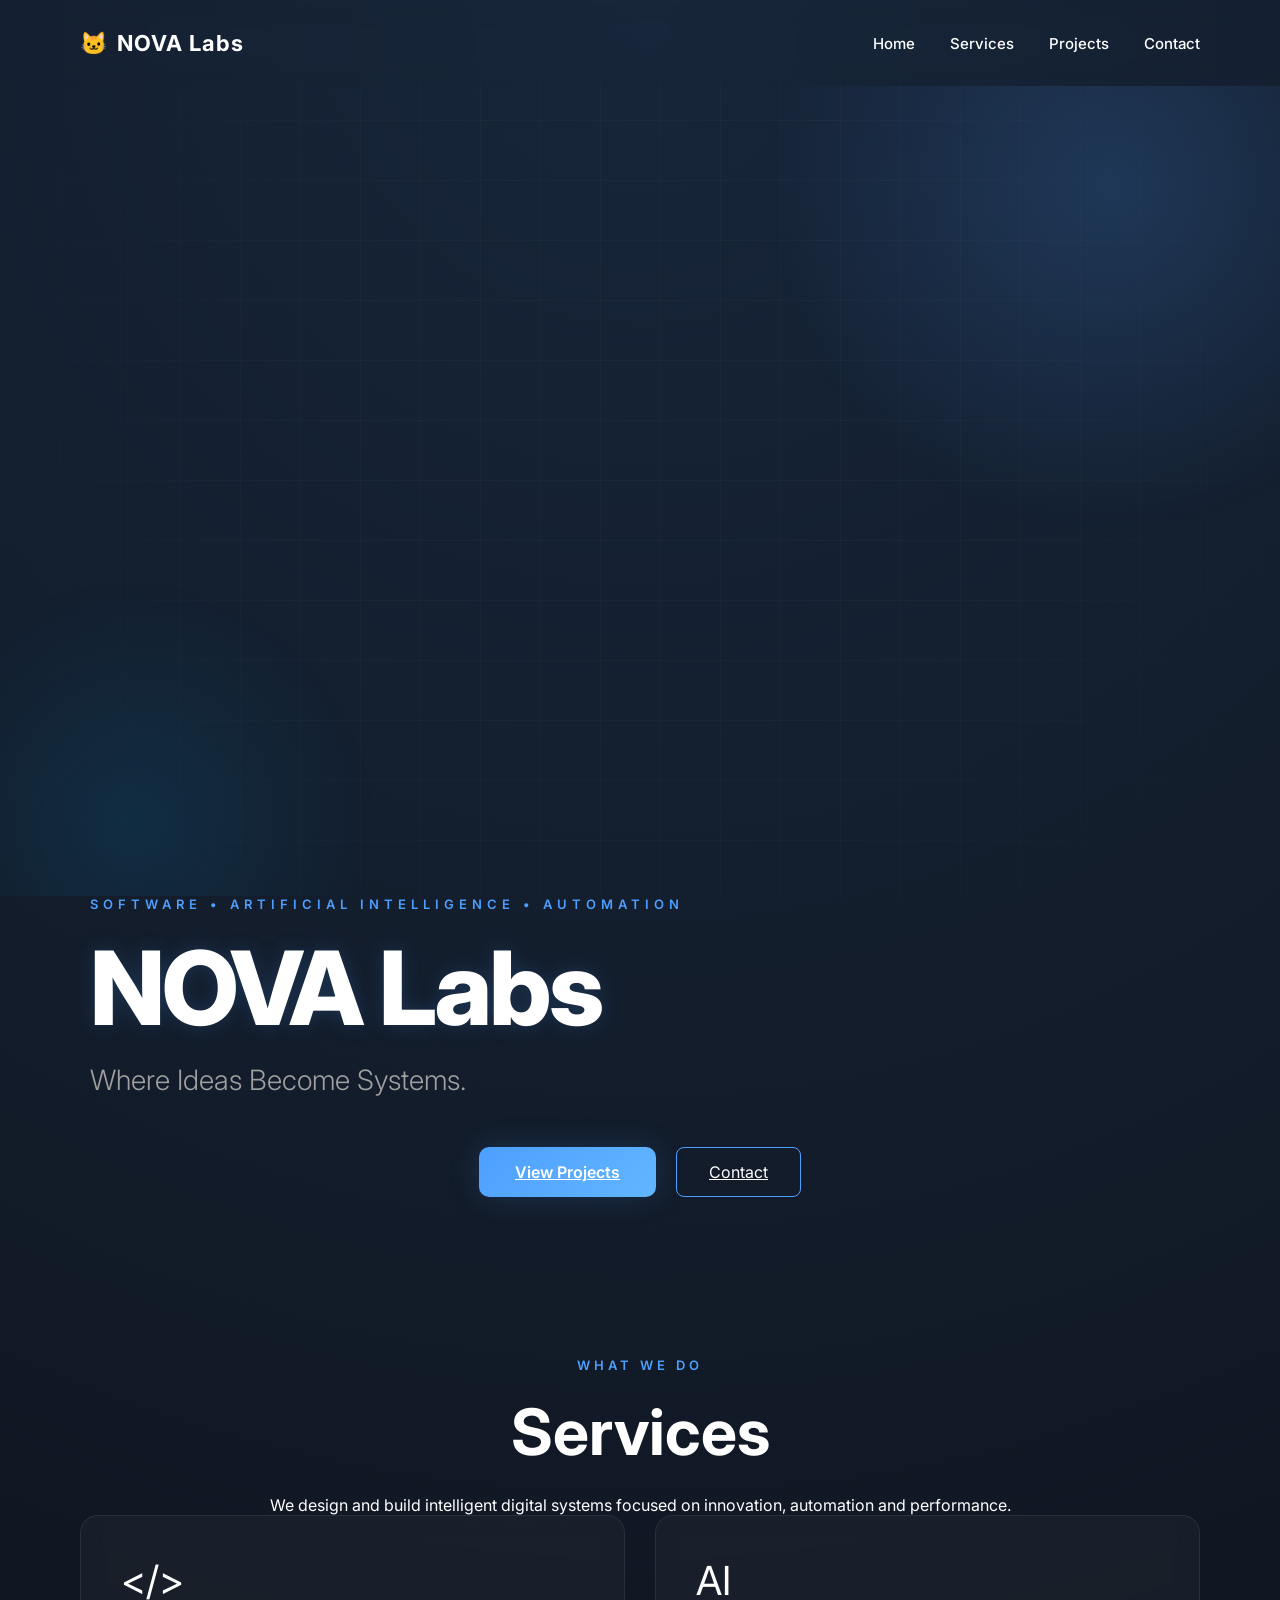
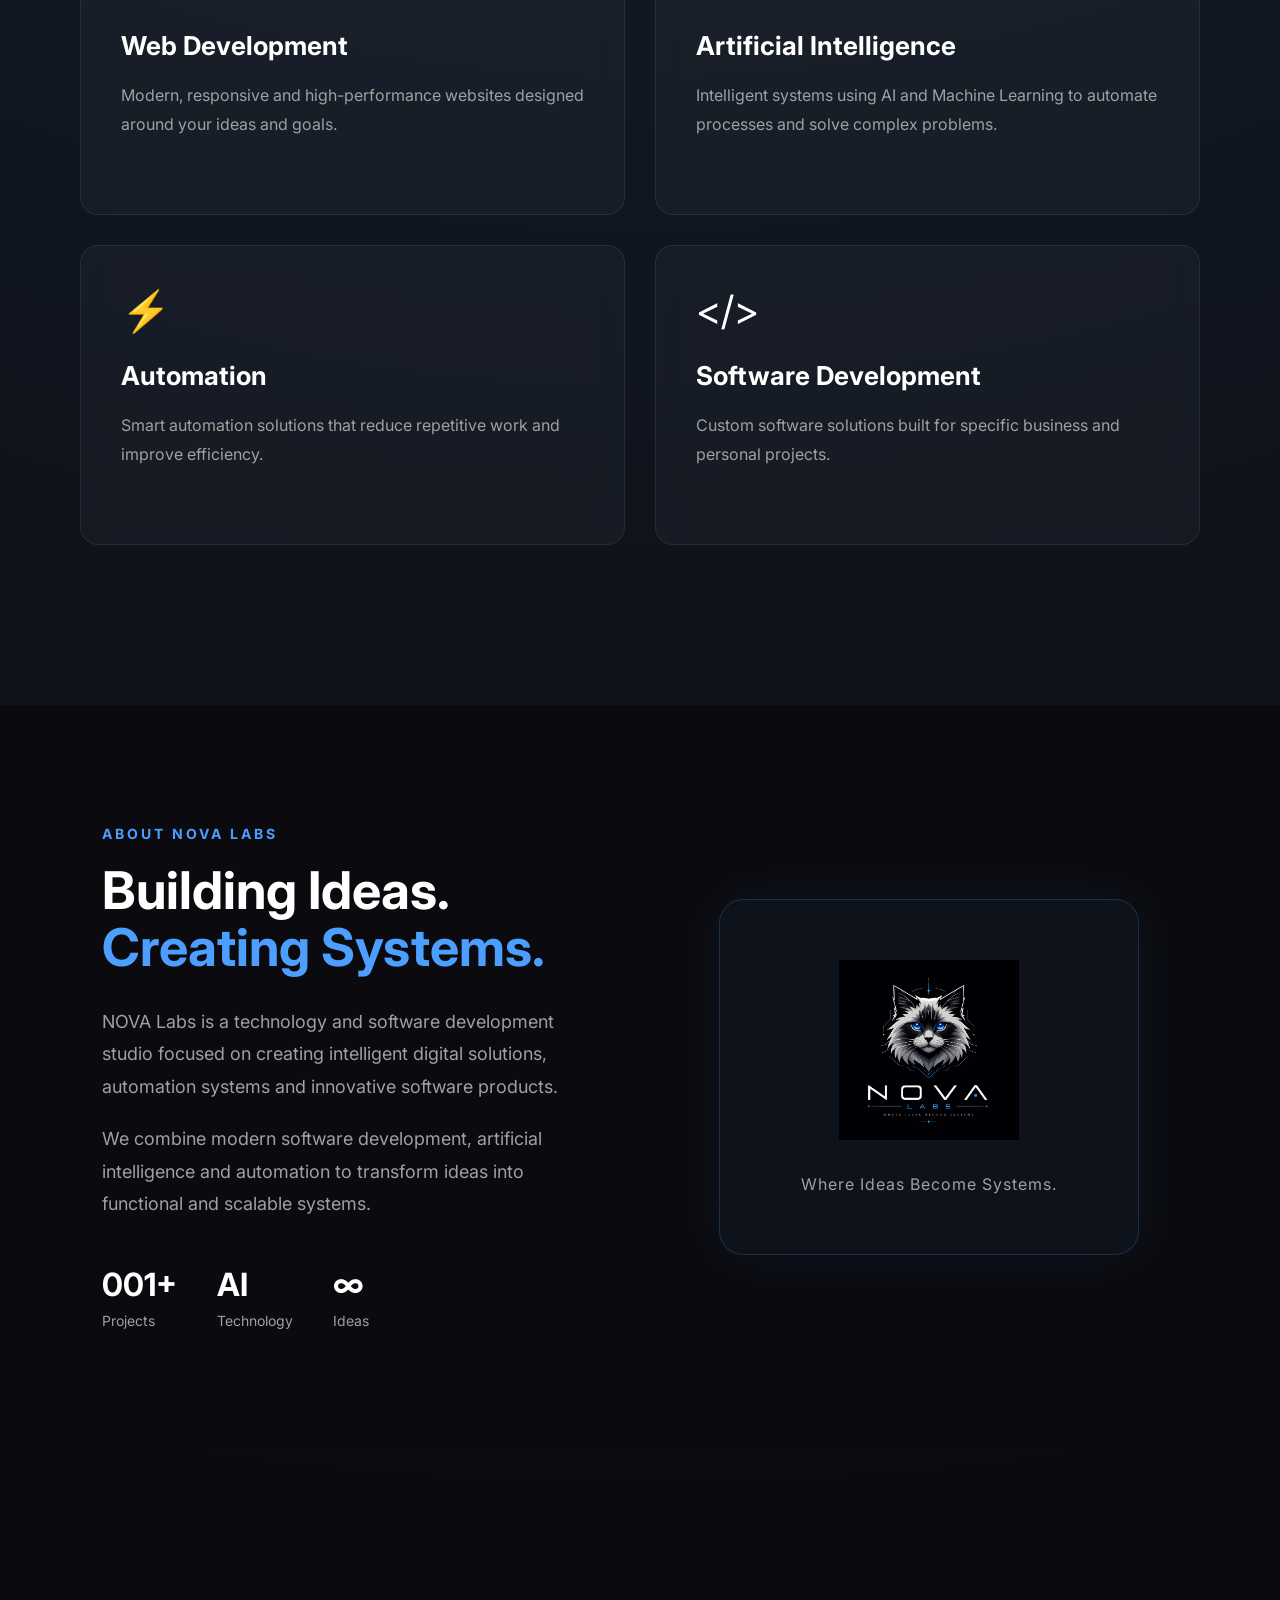
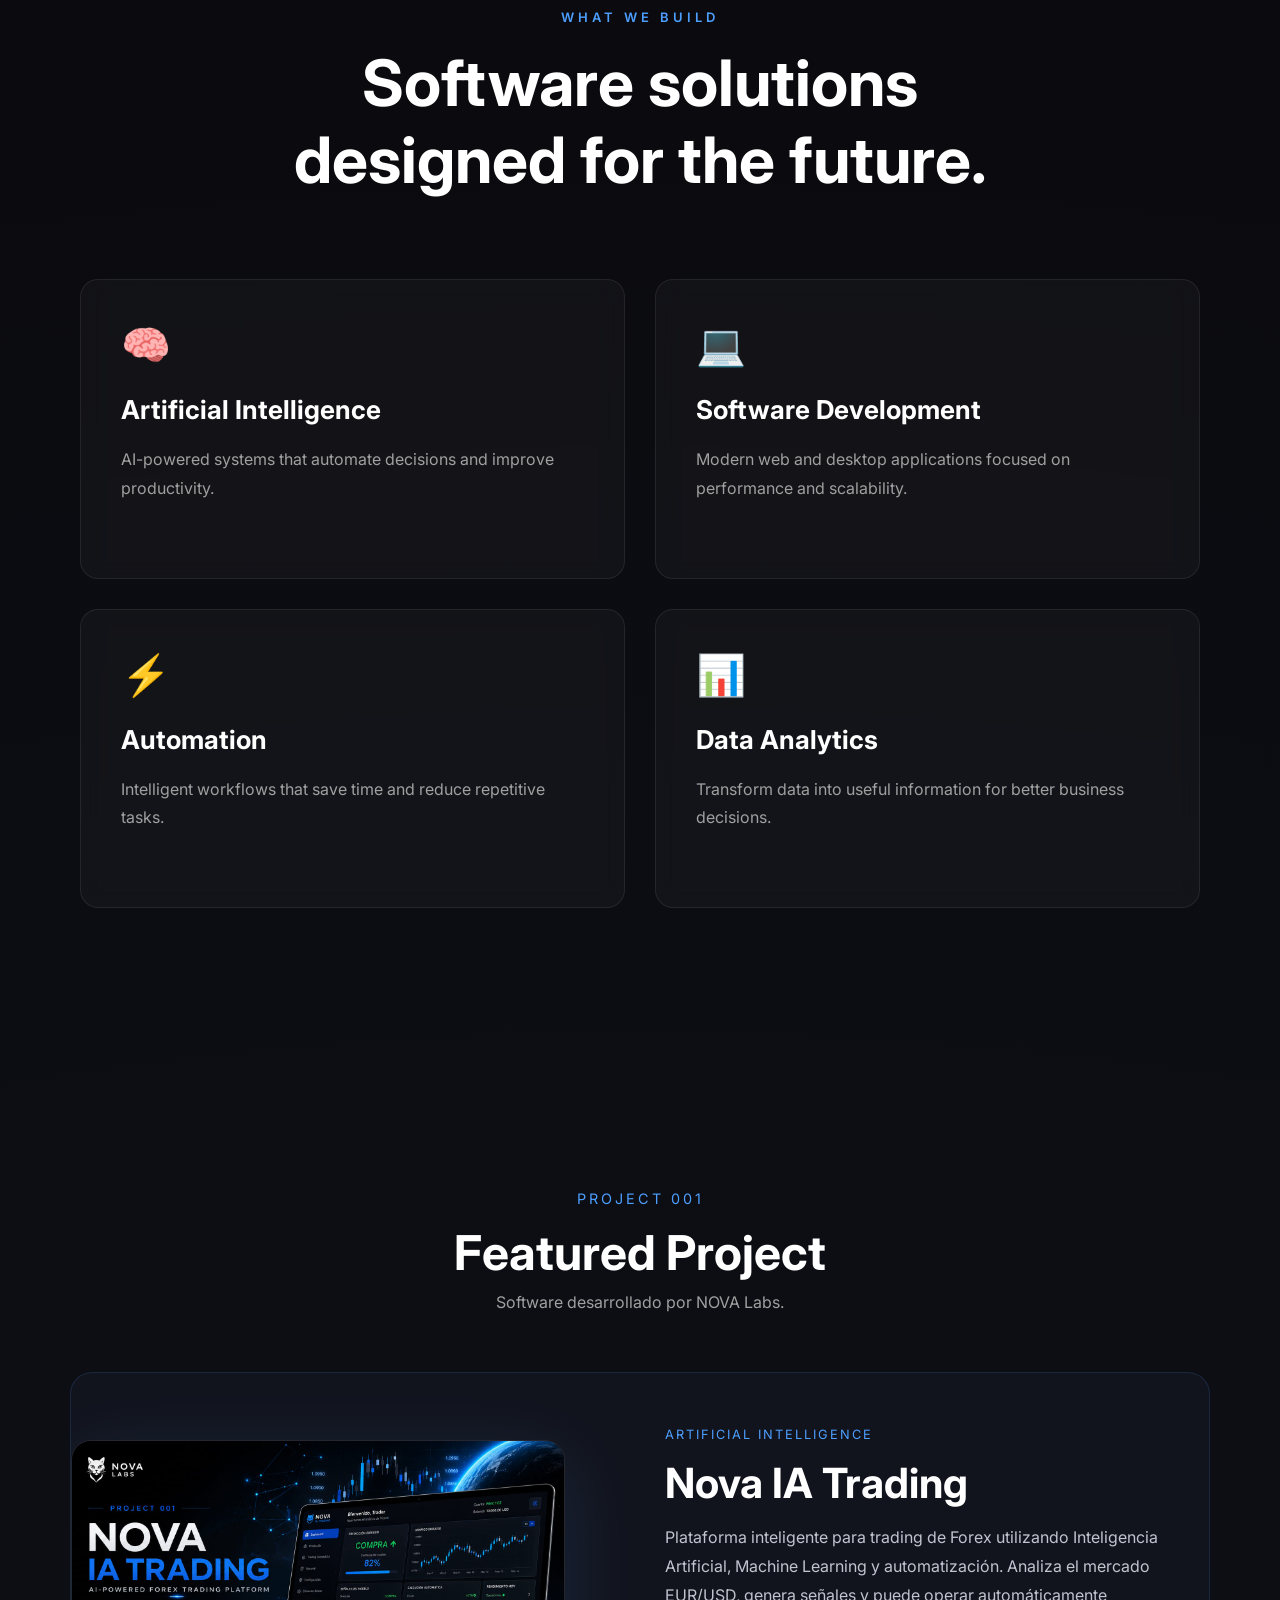
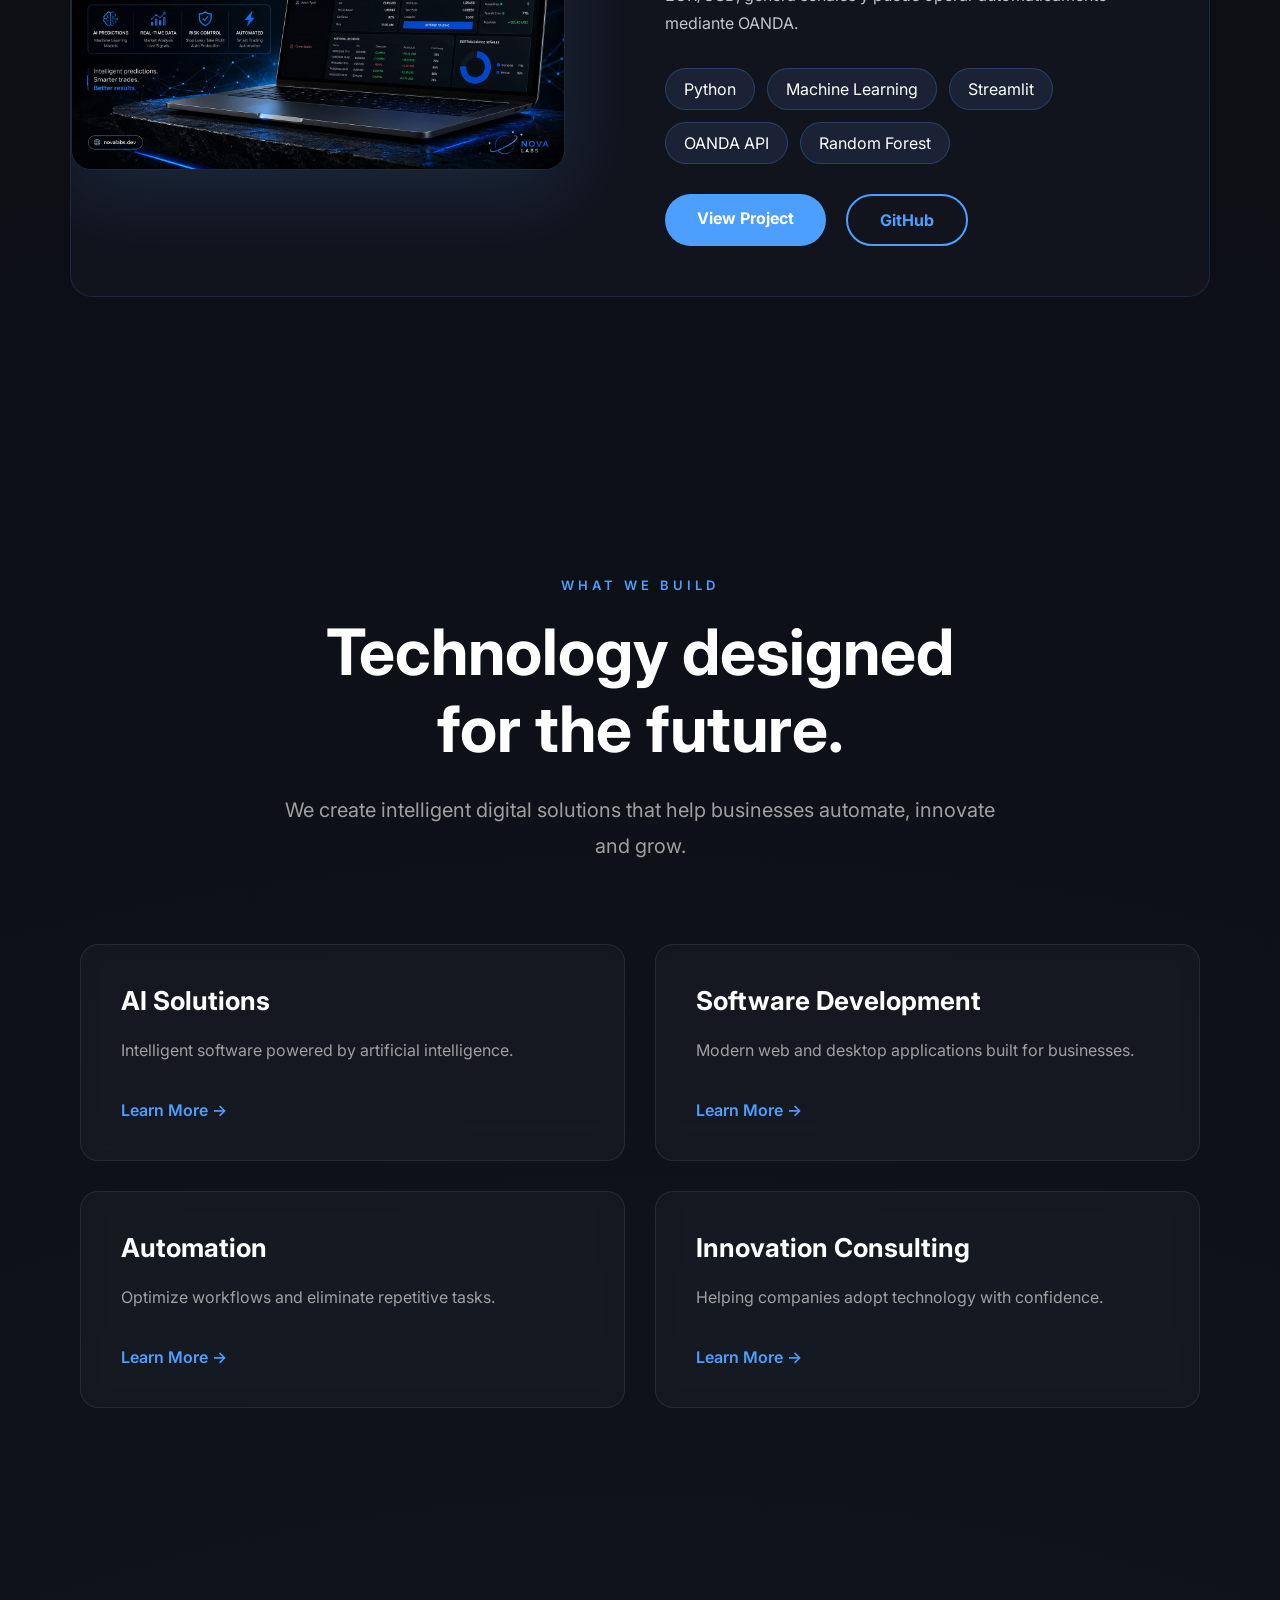
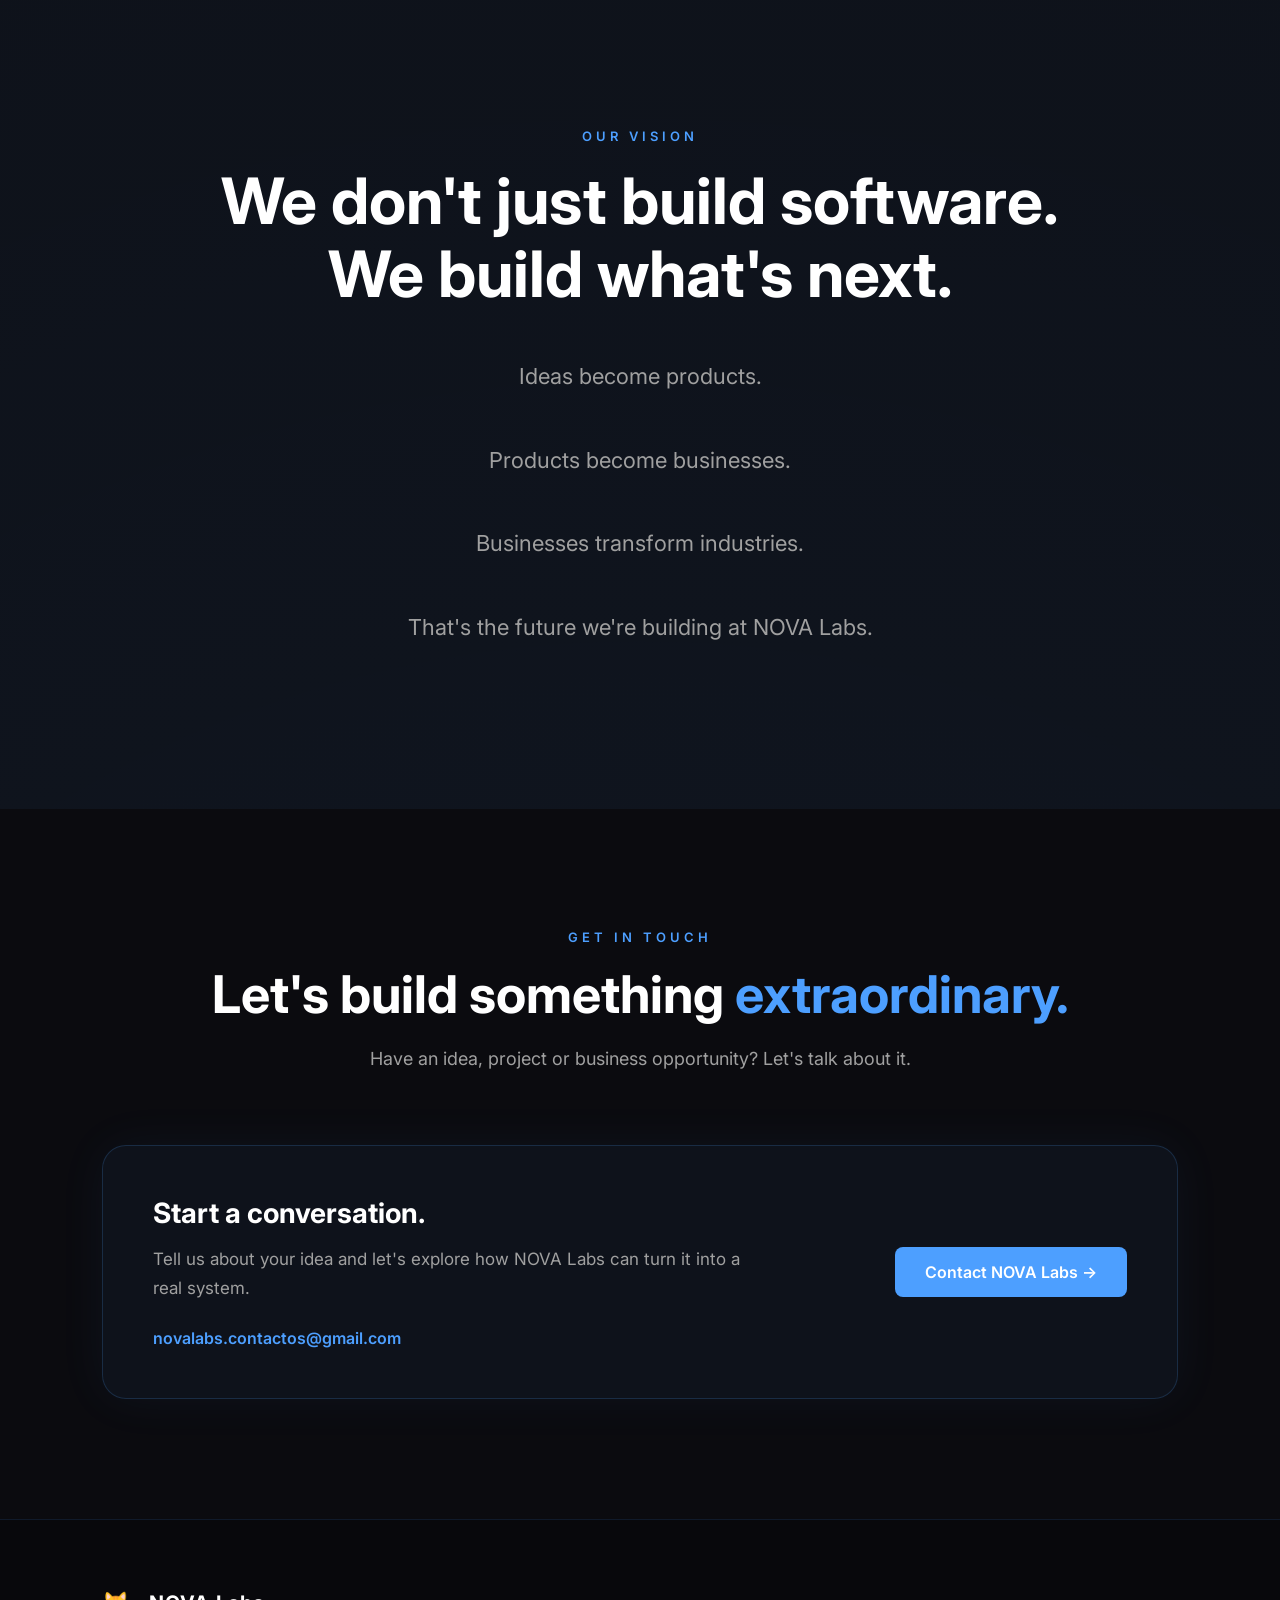
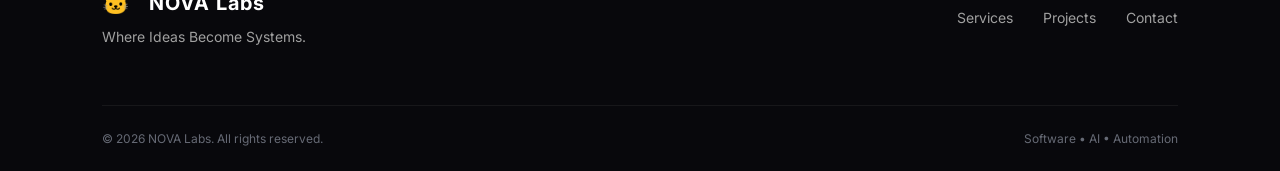
==== index.html @ 51cbdd44 "Initial commit - Nova IA Trading" ====
<!DOCTYPE html>
<html lang="en">

<head>

    <meta charset="UTF-8">
    <meta name="viewport" content="width=device-width, initial-scale=1.0">

    <!-- Google Fonts -->
    <link rel="preconnect" href="https://fonts.googleapis.com">
    <link rel="preconnect" href="https://fonts.gstatic.com" crossorigin>

    <link href="https://fonts.googleapis.com/css2?family=Inter:wght@100;200;300;400;500;600;700;800&display=swap" rel="stylesheet">

    <!-- Website Title -->
    <title>NOVA Labs</title>

    <!-- CSS -->
    <link rel="stylesheet" href="styles.css">

</head>

<body>

<div class="background-grid"></div>

    <main>

        <!-- ==========================
             Navbar
        =========================== -->

        <nav class="navbar">

            <div class="nav-logo">

                <span class="logo-icon">🐱</span>

                <span class="logo-text">NOVA Labs</span>

            </div>

            <ul class="nav-links">

                <li><a href="#home">Home</a></li>

                <li><a href="#services">Services</a></li>

                <li><a href="#projects">Projects</a></li>

                <li><a href="#contact">Contact</a></li>

            </ul>

        </nav>

        <!-- ==========================
             Hero Section
        =========================== -->

        <section class="hero" id="home"></section>

            <div class="hero-container">

                <p class="hero-tag">
                    SOFTWARE • ARTIFICIAL INTELLIGENCE • AUTOMATION
                </p>

                <h1 class="hero-title">
                    NOVA Labs
                </h1>

                <p class="hero-subtitle">
                    Where Ideas Become Systems.
                </p>

                <div class="hero-buttons">

    <a href="#projects" class="primary-button">
        View Projects
    </a>

    <a href="#contact" class="secondary-button">
        Contact
    </a>

</div>

            </div>

        </section>

        <!-- =========================
     SERVICES SECTION
========================= -->

<section class="services" id="services">

    <div class="services-container">

        <p class="section-tag">
            WHAT WE DO
        </p>

        <h2 class="section-title">
            Services
        </h2>

        <p class="section-subtitle">
            We design and build intelligent digital systems
            focused on innovation, automation and performance.
        </p>

        <div class="services-grid">

            <div class="service-card">

                <div class="service-icon">
                    &lt;/&gt;
                </div>

                <h3>
                    Web Development
                </h3>

                <p>
                    Modern, responsive and high-performance
                    websites designed around your ideas and goals.
                </p>

            </div>


            <div class="service-card">

                <div class="service-icon">
                    AI
                </div>

                <h3>
                    Artificial Intelligence
                </h3>

                <p>
                    Intelligent systems using AI and Machine Learning
                    to automate processes and solve complex problems.
                </p>

            </div>


            <div class="service-card">

                <div class="service-icon">
                    ⚡
                </div>

                <h3>
                    Automation
                </h3>

                <p>
                    Smart automation solutions that reduce repetitive
                    work and improve efficiency.
                </p>

            </div>


            <div class="service-card">

                <div class="service-icon">
                    &lt;/&gt;
                </div>

                <h3>
                    Software Development
                </h3>

                <p>
                    Custom software solutions built for specific
                    business and personal projects.
                </p>

            </div>

        </div>

    </div>

</section>

        <!-- ==========================
             About Section
        =========================== -->

<section class="about" id="about">

    <div class="about-container">

        <!-- About Content -->
        <div class="about-content">

            <p class="about-tag">
                ABOUT NOVA LABS
            </p>

            <h2 class="about-title">
                Building Ideas.
                <span>Creating Systems.</span>
            </h2>

            <p class="about-text">
                NOVA Labs is a technology and software development
                studio focused on creating intelligent digital
                solutions, automation systems and innovative
                software products.
            </p>

            <p class="about-text">
                We combine modern software development, artificial
                intelligence and automation to transform ideas into
                functional and scalable systems.
            </p>

            <div class="about-stats">

                <div class="about-stat">
                    <strong>001+</strong>
                    <span>Projects</span>
                </div>

                <div class="about-stat">
                    <strong>AI</strong>
                    <span>Technology</span>
                </div>

                <div class="about-stat">
                    <strong>∞</strong>
                    <span>Ideas</span>
                </div>

            </div>

        </div>


        <!-- About Visual -->
        <div class="about-visual">

            <div class="about-card">

                <img
                    src="assets/logos/nova-labs-logo.png"
                    alt="NOVA Labs Logo"
                >

                <p>
                    Where Ideas Become Systems.
                </p>

            </div>

        </div>

    </div>

</section>

        <!-- ==========================
     Services
========================== -->

<section class="services">

    <div class="services-title">

        <p class="section-tag">
            WHAT WE BUILD
        </p>

        <h2>
            Software solutions designed for the future.
        </h2>

    </div>

    <div class="services-grid">

        <div class="service-card">

            <div class="service-icon">🧠</div>

            <h3>Artificial Intelligence</h3>

            <p>
                AI-powered systems that automate decisions and improve productivity.
            </p>

        </div>

        <div class="service-card">

            <div class="service-icon">💻</div>

            <h3>Software Development</h3>

            <p>
                Modern web and desktop applications focused on performance and scalability.
            </p>

        </div>

        <div class="service-card">

            <div class="service-icon">⚡</div>

            <h3>Automation</h3>

            <p>
                Intelligent workflows that save time and reduce repetitive tasks.
            </p>

        </div>

        <div class="service-card">

            <div class="service-icon">📊</div>

            <h3>Data Analytics</h3>

            <p>
                Transform data into useful information for better business decisions.
            </p>

        </div>

    </div>

</section>

       <!-- ==========================
     Our Vision
========================== -->

<!-- ==========================
     Services
========================== -->

<!-- ==========================
     Mission 001
========================== -->

<section class="projects" id="projects">

    <div class="section-title">
        <span>PROJECT 001</span>
        <h2>Featured Project</h2>
        <p>Software desarrollado por NOVA Labs.</p>
    </div>

    <div class="project-card">

        <div class="project-image">
            <img src="assets/projects/nova-ia-trading/cover.png"
                 alt="Nova IA Trading">
        </div>

        <div class="project-content">

            <span class="project-tag">
                Artificial Intelligence
            </span>

            <h3>Nova IA Trading</h3>

            <p>
                Plataforma inteligente para trading de Forex utilizando
                Inteligencia Artificial, Machine Learning y automatización.
                Analiza el mercado EUR/USD, genera señales y puede operar
                automáticamente mediante OANDA.
            </p>

            <div class="tech-stack">

                <span>Python</span>
                <span>Machine Learning</span>
                <span>Streamlit</span>
                <span>OANDA API</span>
                <span>Random Forest</span>

            </div>

            <div class="project-buttons">

                <a href="nova-ia-trading.html" class="btn-primary">
    View Project
</a>

                <a href="#" class="btn-secondary">
                    GitHub
                </a>

            </div>

        </div>

    </div>

</section>

<section class="services" id="services">

    <div class="services-container">

        <p class="section-tag">
            WHAT WE BUILD
        </p>

        <h2>
            Technology designed
            <br>
            for the future.
        </h2>

        <p class="services-description">

            We create intelligent digital solutions that help
            businesses automate, innovate and grow.

        </p>

        <div class="services-grid">

            <div class="service-card">

                <h3>AI Solutions</h3>

                <p>
                    Intelligent software powered by artificial intelligence.
                </p>

                <span>Learn More →</span>

            </div>

            <div class="service-card">

                <h3>Software Development</h3>

                <p>
                    Modern web and desktop applications built for businesses.
                </p>

                <span>Learn More →</span>

            </div>

            <div class="service-card">

                <h3>Automation</h3>

                <p>
                    Optimize workflows and eliminate repetitive tasks.
                </p>

                <span>Learn More →</span>

            </div>

            <div class="service-card">

                <h3>Innovation Consulting</h3>

                <p>
                    Helping companies adopt technology with confidence.
                </p>

                <span>Learn More →</span>

            </div>

        </div>

    </div>

</section>

<section class="vision">

    <div class="vision-container">

        <p class="section-tag">
            OUR VISION
        </p>

        <h2>
            We don't just build software.
            <br>
            We build what's next.
        </h2>

        <p class="vision-text">

            Ideas become products.

            <br><br>

            Products become businesses.

            <br><br>

            Businesses transform industries.

            <br><br>

            That's the future we're building at NOVA Labs.

        </p>

    </div>

</section>

<!-- =========================
     Contact Section
========================= -->

<section class="contact" id="contact">

    <div class="contact-container">

        <div class="contact-header">

            <p class="section-tag">
                GET IN TOUCH
            </p>

            <h2>
                Let's build something
                <span>extraordinary.</span>
            </h2>

            <p>
                Have an idea, project or business opportunity?
                Let's talk about it.
            </p>

        </div>

        <div class="contact-content">

            <div class="contact-info">

                <h3>
                    Start a conversation.
                </h3>

                <p>
                    Tell us about your idea and let's explore
                    how NOVA Labs can turn it into a real system.
                </p>

                <a
                    href="mailto:novalabs.contactos@gmail.com"
                    class="contact-email"
                >
                    novalabs.contactos@gmail.com
                </a>

            </div>

            <div class="contact-action">

                <a
                    href="mailto:novalabs.contactos@gmail.com"
                    class="contact-button"
                >
                    Contact NOVA Labs →
                </a>

            </div>

        </div>

    </div>

</section>

<!-- =========================
     Footer
========================= -->

<footer class="footer">

    <div class="footer-container">

        <div class="footer-brand">

            <div class="footer-logo">

                <span class="logo-icon">🐱</span>

                <span class="logo-text">
                    NOVA Labs
                </span>

            </div>

            <p>
                Where Ideas Become Systems.
            </p>

        </div>


        <div class="footer-links">

            <a href="#services">
                Services
            </a>

            <a href="#projects">
                Projects
            </a>

            <a href="#contact">
                Contact
            </a>

        </div>

    </div>


    <div class="footer-bottom">

        <p>
            © 2026 NOVA Labs. All rights reserved.
        </p>

        <p>
            Software • AI • Automation
        </p>

    </div>

</footer>

    </main>

    <!-- JavaScript -->
    <script src="script.js"></script>

</body>

</html>
---- styles.css ----
/* ==========================
   NOVA Labs
   Global Styles
========================== */

:root {


    --nova-black: #0B0B0F;
    --nova-blue: #4D9FFF;
    --nova-white: #FFFFFF;
    --nova-gray: #A0A0A0;

}

* {

    margin: 0;
    padding: 0;
    box-sizing: border-box;

}

/* ==========================
   Body
========================== */

body {

    background:

        radial-gradient(
            circle at top,
            rgba(77,159,255,0.18),
            transparent 38%
        ),

        radial-gradient(
            circle at bottom,
            rgba(77,159,255,0.08),
            transparent 60%
        ),

        var(--nova-black);

    color: var(--nova-white);

    font-family: "Inter", sans-serif;

    min-height: 100vh;

}

/* ==========================
   Navbar
========================== */

.navbar {

    width: 100%;

    max-width: 1200px;

    margin: 0 auto;

    padding: 30px 40px;

    display: flex;

    justify-content: space-between;

    align-items: center;

    position: sticky;

    top: 0;

    z-index: 100;

    backdrop-filter: blur(10px);

}

.logo img {
    width: 50px;
    height: 50px;
    object-fit: contain;
    display: block;
}

.navbar ul {
    list-style: none;
    display: flex;
    align-items: center;
    gap: 35px;
    margin: 0;
    padding: 0;
}

.navbar ul li {
    margin: 0;
    padding: 0;
}

.navbar ul li a {
    color: #ffffff;
    text-decoration: none;
    font-size: 15px;
    font-weight: 500;
    transition: color 0.3s ease;
}

.navbar ul li a:hover {
    color: #4d9fff;
}

.nav-logo {

    display: flex;

    align-items: center;

    font-size: 22px;

    font-weight: 700;

}

.logo-icon {

    margin-right: 10px;

    font-size: 22px;

    color: var(--nova-blue);

}

.logo-text {

    font-weight: 700;

    letter-spacing: 1px;

}

.nav-links {

    display: flex;

    gap: 30px;

    list-style: none;

}

.nav-links a {

    color: var(--nova-white);

    text-decoration: none;

    font-size: 15px;

    font-weight: 500;

    position: relative;

    transition: 0.3s;

}

.nav-links a:hover {

    color: var(--nova-blue);

}

.nav-links a::after {

    content: "";

    position: absolute;

    left: 0;

    bottom: -6px;

    width: 0;

    height: 2px;

    background-color: var(--nova-blue);

    transition: 0.3s;

}

.nav-links a:hover::after {

    width: 100%;

}

/* ==========================
   Hero Section
========================== */

.hero {

position: relative;
overflow: hidden;

    min-height: calc(100vh - 90px);

    display: flex;

    justify-content: center;

    align-items: center;

    text-align: center;

    animation: fadeIn 1.2s ease;

}

.hero-container {

    width: 100%;

    max-width: 1100px;

    margin: 0 auto;

}

.hero-tag {

    color: var(--nova-blue);

    font-size: 13px;

    font-weight: 600;

    letter-spacing: 5px;

    margin-bottom: 25px;

}

.hero-title {

    font-size: clamp(64px, 8vw, 110px);

    font-weight: 800;

    line-height: 1;

    margin-bottom: 24px;

    letter-spacing: -3px;

    text-shadow:

        0 0 20px rgba(77,159,255,0.18);

}

.hero-subtitle {

    color: var(--nova-gray);

    font-size: 28px;

    font-weight: 300;

    margin-bottom: 50px;

}

.hero-buttons {

    display: flex;

    justify-content: center;

    gap: 20px;

}

/* =========================
   About Section
========================= */

.about {
    padding: 120px 8%;
    background: var(--nova-black);
}

.about-container {
    max-width: 1200px;
    margin: 0 auto;

    display: grid;
    grid-template-columns: 1fr 1fr;
    gap: 80px;

    align-items: center;
}

.about-content {
    text-align: left;
}

.about-tag {
    color: var(--nova-blue);

    font-size: 14px;
    font-weight: 700;

    letter-spacing: 3px;
    text-transform: uppercase;

    margin-bottom: 20px;
}

.about-title {
    color: var(--nova-white);

    font-size: 52px;
    line-height: 1.1;

    margin-bottom: 30px;
}

.about-title span {
    display: block;

    color: var(--nova-blue);
}

.about-text {
    color: var(--nova-gray);

    font-size: 18px;
    line-height: 1.8;

    margin-bottom: 20px;

    max-width: 600px;
}

.about-stats {
    display: flex;
    gap: 40px;

    margin-top: 45px;
}

.about-stat {
    display: flex;
    flex-direction: column;

    gap: 8px;
}

.about-stat strong {
    color: var(--nova-white);

    font-size: 32px;
}

.about-stat span {
    color: var(--nova-gray);

    font-size: 14px;
}

.about-visual {
    display: flex;

    justify-content: center;
    align-items: center;
}

.about-card {
    width: 100%;
    max-width: 420px;

    padding: 60px 40px;

    background: rgba(77, 159, 255, 0.05);

    border: 1px solid rgba(77, 159, 255, 0.2);

    border-radius: 24px;

    text-align: center;

    box-shadow:
        0 0 60px rgba(77, 159, 255, 0.08);
}

.about-card img {
    width: 180px;
    max-width: 100%;

    margin-bottom: 30px;
}

.about-card p {
    color: var(--nova-gray);

    font-size: 16px;

    letter-spacing: 1px;
}

/* ==========================
   Buttons
========================== */

.primary-button {

    background: linear-gradient(
        135deg,
        #4D9FFF,
        #62B6FF
    );

    color: white;

    border: none;

    padding: 15px 36px;

    border-radius: 10px;

    font-size: 16px;

    font-weight: 600;

    cursor: pointer;

    transition: .3s;

    box-shadow:

        0 0 30px rgba(77,159,255,.18);

}

.primary-button:hover {

    transform: translateY(-4px);

    box-shadow:

        0 10px 35px rgba(77,159,255,.35);

}

.secondary-button {

    background: transparent;

    color: var(--nova-white);

    border: 1px solid var(--nova-blue);

    padding: 14px 32px;

    border-radius: 8px;

    font-family: "Inter", sans-serif;

    font-size: 16px;

    cursor: pointer;

    transition: 0.3s;

}

.secondary-button:hover {

    background-color: var(--nova-blue);

}

/* ==========================
   About Section
========================== */

/* ==========================
   Vision
========================== */

.vision {

    padding: 160px 40px;

}

.vision-container {

    max-width: 900px;

    margin: 0 auto;

    text-align: center;

}

.vision h2 {

    font-size: clamp(42px,5vw,64px);

    line-height: 1.15;

    margin-bottom: 45px;

}

.vision-text {

    font-size: 22px;

    color: var(--nova-gray);

    line-height: 1.9;

    max-width: 720px;

    margin: auto;

}

/* ==========================
   Animations
========================== */

@keyframes fadeIn {

    from {

        opacity: 0;

        transform: translateY(20px);

    }

    to {

        opacity: 1;

        transform: translateY(0);

    }

}

/* ==========================
   Services
========================== */

.services {

    padding: 140px 40px;

    max-width: 1200px;

    margin: 0 auto;

}

.services-title {

    text-align: center;

    margin-bottom: 80px;

}

.section-tag {

    color: var(--nova-blue);

    letter-spacing: 4px;

    font-size: 13px;

    font-weight: 600;

    margin-bottom: 20px;

}

.services-title h2 {

    font-size: 48px;

    max-width: 700px;

    margin: 0 auto;

    line-height: 1.2;

}

.services-grid {

    display: grid;

    grid-template-columns: repeat(2, 1fr);

    gap: 30px;

}

.service-card {

    background: rgba(255,255,255,0.03);

    border: 1px solid rgba(255,255,255,0.08);

    border-radius: 18px;

    padding: 35px;

    transition: 0.3s;

}

.service-card:hover {

    transform: translateY(-8px);

    border-color: var(--nova-blue);

}

.service-icon {

    font-size: 40px;

    margin-bottom: 25px;

}

.service-card h3 {

    margin-bottom: 15px;

    font-size: 24px;

}

.service-card p {

    color: var(--nova-gray);

    line-height: 1.7;

}

/* ==========================
   Premium Background
========================== */

.background-grid {

    position: fixed;

    inset: 0;

    z-index: -1;

    pointer-events: none;

    background-image:

        linear-gradient(
            rgba(255,255,255,0.025) 1px,
            transparent 1px
        ),

        linear-gradient(
            90deg,
            rgba(255,255,255,0.025) 1px,
            transparent 1px
        );

    background-size: 60px 60px;

    mask-image:
        radial-gradient(circle, white 45%, transparent 95%);

}
/* ==========================
   Services
========================== */

.services {

    padding: 160px 40px;

}

.services-container {

    max-width: 1200px;

    margin: auto;

    text-align: center;

}

.services h2 {

    font-size: clamp(42px,5vw,64px);

    margin-bottom: 25px;

}

.services-description {

    color: var(--nova-gray);

    font-size: 20px;

    max-width: 720px;

    margin: auto auto 80px;

    line-height: 1.8;

}

.services-grid {

    display: grid;

    grid-template-columns: repeat(2,1fr);

    gap: 30px;

}

.service-card {

    background: rgba(255,255,255,0.03);

    border: 1px solid rgba(255,255,255,0.08);

    border-radius: 18px;

    padding: 40px;

    text-align: left;

    transition: .35s ease;

    backdrop-filter: blur(10px);

}

.service-card:hover {

    transform: translateY(-8px);

    border-color: var(--nova-blue);

    box-shadow: 0 0 35px rgba(77,159,255,.15);

}

.service-card h3 {

    font-size: 26px;

    margin-bottom: 20px;

}

.service-card p {

    color: var(--nova-gray);

    line-height: 1.8;

    margin-bottom: 35px;

}

.service-card span {

    color: var(--nova-blue);

    font-weight: 600;

}
/* ==========================
   Mission 001
========================== */

.project{

    padding:170px 40px;

}

.project-container{

    max-width:1200px;

    margin:auto;

    text-align:center;

}

.project h2{

    font-size:clamp(46px,5vw,70px);

    margin-bottom:25px;

}

.project-description{

    color:var(--nova-gray);

    max-width:760px;

    margin:0 auto 70px;

    font-size:20px;

    line-height:1.8;

}

.project-image{

    margin-bottom:60px;

}

.project-image img{

    width:100%;

    border-radius:20px;

    border:1px solid rgba(255,255,255,.08);

    box-shadow:

        0 20px 80px rgba(77,159,255,.15);

}

.project-tech{

    display:flex;

    justify-content:center;

    flex-wrap:wrap;

    gap:18px;

    margin-bottom:50px;

}

.project-tech span{

    background:rgba(77,159,255,.08);

    color:var(--nova-blue);

    border:1px solid rgba(77,159,255,.25);

    padding:12px 22px;

    border-radius:999px;

    font-size:15px;

}

/*==========================
        PROJECTS
==========================*/

.projects{

    max-width:1200px;
    margin:120px auto;
    padding:0 30px;

}

.section-title{

    text-align:center;
    margin-bottom:60px;

}

.section-title span{

    color:#4D9FFF;
    letter-spacing:3px;
    font-size:.9rem;

}

.section-title h2{

    font-size:3rem;
    margin-top:15px;

}

.section-title p{

    color:#A0A0A0;
    margin-top:10px;

}

.project-card{

    display:flex;
    align-items:center;
    gap:50px;

    background:#12141D;

    border:1px solid rgba(77,159,255,.15);

    border-radius:22px;

    overflow:hidden;

    transition:.35s;

}

.project-card:hover{

    transform:translateY(-10px);

    box-shadow:0 0 40px rgba(77,159,255,.20);

}

.project-image{

    flex:1;

}

.project-image img{

    width:100%;
    display:block;

}

.project-content{

    flex:1;
    padding:50px;

}

.project-tag{

    color:#4D9FFF;
    text-transform:uppercase;
    font-size:.8rem;
    letter-spacing:2px;

}

.project-content h3{

    font-size:2.6rem;
    margin:15px 0;

}

.project-content p{

    color:#BFC4CF;
    line-height:1.8;

}

.tech-stack{

    display:flex;
    gap:12px;
    flex-wrap:wrap;

    margin:30px 0;

}

.tech-stack span{

    background:#1B2235;

    color:white;

    padding:10px 18px;

    border-radius:50px;

    border:1px solid rgba(77,159,255,.25);

}

.project-buttons{

    display:flex;
    gap:20px;
position: relative;
z-index: 10;

}

.btn-primary,
.btn-secondary{

    padding:14px 32px;

    border-radius:50px;

    text-decoration:none;

    font-weight:bold;

    transition:.3s;

}

.btn-primary{

    background:#4D9FFF;
    color:white;

}

.btn-primary:hover{

    transform:translateY(-3px);

}

.btn-secondary{

    border:2px solid #4D9FFF;
    color:#4D9FFF;

}

.btn-secondary:hover{

    background:#4D9FFF;
    color:white;

}

@media(max-width:900px){

.project-card{

    flex-direction:column;
    transition: all 0.35s ease;
cursor: pointer;
position: relative;
overflow: hidden;
border-radius:20px;

}

.project-content{

    padding:35px;

}

}

/* ===== Premium Hover ===== */

.project-card:hover{
    transform: translateY(-10px);
    box-shadow: 0 25px 60px rgba(77,159,255,.25);
}

.project-card img{
    transition: transform .4s ease;
}

.project-card:hover img{
    transform: scale(1.03);
}

.project-card::before{
    content:"";
    position:absolute;
    inset:0;
    border-radius:20px;
    background:linear-gradient(
        135deg,
        rgba(77,159,255,.15),
        transparent 40%
    );
    opacity:0;
    transition:.4s;
}

.project-card:hover::before{
    opacity:1;
}

/* =========================================
   HERO GLOW
========================================= */

.hero::before{
    content:"";
    position:absolute;
    width:700px;
    height:700px;
    top:-250px;
    right:-180px;
    background:radial-gradient(circle,
        rgba(77,159,255,.18),
        transparent 70%);
    pointer-events:none;
    z-index:0;
}

.hero::after{
    content:"";
    position:absolute;
    width:500px;
    height:500px;
    bottom:-180px;
    left:-120px;
    background:radial-gradient(circle,
        rgba(0,183,255,.10),
        transparent 70%);
    pointer-events:none;
    z-index:0;
}

.hero > *{
    position:relative;
    z-index:1;
}

/* =========================
   Contact Section
========================= */

.contact {
    padding: 120px 8%;
    background: var(--nova-black);
}

.contact-container {
    max-width: 1100px;
    margin: 0 auto;
}

.contact-header {
    text-align: center;
    margin-bottom: 70px;
}

.contact-header h2 {
    color: var(--nova-white);

    font-size: 52px;
    line-height: 1.15;

    margin: 20px 0;
}

.contact-header h2 span {
    color: var(--nova-blue);
}

.contact-header p:last-child {
    color: var(--nova-gray);

    font-size: 18px;
    line-height: 1.7;

    max-width: 650px;

    margin: 0 auto;
}

.contact-content {
    display: flex;

    justify-content: space-between;
    align-items: center;

    gap: 50px;

    padding: 50px;

    background: rgba(77, 159, 255, 0.05);

    border: 1px solid rgba(77, 159, 255, 0.18);

    border-radius: 24px;

    box-shadow:
        0 0 50px rgba(77, 159, 255, 0.06);
}

.contact-info {
    max-width: 600px;
}

.contact-info h3 {
    color: var(--nova-white);

    font-size: 28px;

    margin-bottom: 15px;
}

.contact-info p {
    color: var(--nova-gray);

    font-size: 17px;
    line-height: 1.7;

    margin-bottom: 25px;
}

.contact-email {
    color: var(--nova-blue);

    text-decoration: none;

    font-weight: 600;

    transition: 0.3s;
}

.contact-email:hover {
    color: var(--nova-white);
}

.contact-button {
    display: inline-block;

    padding: 15px 30px;

    background: var(--nova-blue);

    color: var(--nova-white);

    text-decoration: none;

    border-radius: 8px;

    font-weight: 600;

    transition: 0.3s;
}

.contact-button:hover {
    transform: translateY(-3px);

    box-shadow:
        0 10px 30px rgba(77, 159, 255, 0.25);
}

/* =========================
   Contact Responsive
========================= */

@media (max-width: 800px) {

    .contact-content {
        flex-direction: column;

        align-items: flex-start;

        padding: 35px;
    }

    .contact-header h2 {
        font-size: 40px;
    }

}

/* =========================
   Footer
========================= */

.footer {
    padding: 70px 8% 25px;

    background: #08080C;

    border-top: 1px solid rgba(77, 159, 255, 0.12);
}

.footer-container {
    max-width: 1200px;

    margin: 0 auto;

    display: flex;

    justify-content: space-between;

    align-items: center;

    gap: 40px;
}

.footer-brand {
    display: flex;

    flex-direction: column;

    gap: 12px;
}

.footer-logo {
    display: flex;

    align-items: center;

    gap: 10px;
}

.footer-logo .logo-icon {
    font-size: 22px;
}

.footer-logo .logo-text {
    color: var(--nova-white);

    font-size: 20px;

    font-weight: 700;

    letter-spacing: 1px;
}

.footer-brand > p {
    color: var(--nova-gray);

    font-size: 14px;
}

.footer-links {
    display: flex;

    align-items: center;

    gap: 30px;
}

.footer-links a {
    color: var(--nova-gray);

    text-decoration: none;

    font-size: 14px;

    transition: 0.3s;
}

.footer-links a:hover {
    color: var(--nova-blue);
}

.footer-bottom {
    max-width: 1200px;

    margin: 60px auto 0;

    padding-top: 25px;

    border-top: 1px solid rgba(255, 255, 255, 0.06);

    display: flex;

    justify-content: space-between;

    gap: 20px;
}

.footer-bottom p {
    color: #666A75;

    font-size: 12px;
}


/* =========================
   Footer Responsive
========================= */

@media (max-width: 700px) {

    .footer-container {
        flex-direction: column;

        align-items: flex-start;
    }

    .footer-links {
        flex-wrap: wrap;

        gap: 20px;
    }

    .footer-bottom {
        flex-direction: column;

        gap: 10px;

        margin-top: 40px;
    }

}

/* =========================
   Mobile Navbar
========================= */

@media (max-width: 768px) {

    .navbar {
        padding: 20px;
    }

    .nav-links {
        gap: 15px;
    }

    .nav-links a {
        font-size: 13px;
    }

}

/* =========================
   Mobile Hero
========================= */

@media (max-width: 768px) {

    .hero {
        min-height: calc(100vh - 80px);
        padding: 60px 20px;
    }

    .hero-tag {
        font-size: 10px;
        letter-spacing: 2px;
        line-height: 1.6;
        margin-bottom: 20px;
    }

    .hero-title {
        font-size: 48px;
        line-height: 1.05;
    }

    .hero-subtitle {
        font-size: 20px;
        line-height: 1.5;
        margin-bottom: 35px;
    }

    .hero-buttons {
        flex-direction: column;
        align-items: center;
        gap: 12px;
    }

    .primary-button,
    .secondary-button {
        width: 100%;
        max-width: 280px;
    }

}

/* =========================
   Mobile Services
========================= */

@media (max-width: 768px) {

    .services {
        padding: 90px 20px;
    }

    .services-container {
        width: 100%;
    }

    .services h2 {
        font-size: 38px;
        line-height: 1.15;
    }

    .services-description {
        font-size: 17px;
        line-height: 1.7;
    }

    .services-grid {
        grid-template-columns: 1fr;
        gap: 20px;
        margin-top: 40px;
    }

    .service-card {
        padding: 30px 25px;
    }

    .service-card h3 {
        font-size: 22px;
    }

    .service-card p {
        font-size: 16px;
        line-height: 1.6;
    }

}

/* =========================
   Mobile About
========================= */

@media (max-width: 768px) {

    .about {
        padding: 90px 20px;
    }

    .about-container {
        grid-template-columns: 1fr;
        gap: 50px;
    }

    .about-content {
        text-align: center;
    }

    .about-tag {
        font-size: 12px;
        letter-spacing: 2px;
    }

    .about-title {
        font-size: 40px;
        line-height: 1.15;
    }

    .about-text {
        font-size: 16px;
        line-height: 1.7;
        margin-left: auto;
        margin-right: auto;
    }

    .about-stats {
        justify-content: center;
        gap: 25px;
        flex-wrap: wrap;
    }

    .about-stat strong {
        font-size: 28px;
    }

    .about-stat span {
        font-size: 13px;
    }

    .about-visual {
        width: 100%;
    }

    .about-card {
        max-width: 360px;
        padding: 45px 25px;
    }

    .about-card img {
        width: 150px;
    }

}

/* =========================
   Mobile Projects
========================= */

@media (max-width: 768px) {

    .projects {
        padding: 90px 20px;
        margin: 0 auto;
    }

    .section-title h2 {
        font-size: 38px;
        line-height: 1.15;
    }

    .section-title p {
        font-size: 16px;
        line-height: 1.6;
    }

    .project-card {
        flex-direction: column;
        gap: 0;
    }

    .project-image {
        width: 100%;
    }

    .project-image img {
        width: 100%;
        height: auto;
    }

    .project-content {
        width: 100%;
        padding: 35px 25px;
    }

    .project-content h3 {
        font-size: 34px;
        line-height: 1.15;
    }

    .project-content p {
        font-size: 16px;
        line-height: 1.7;
    }

    .tech-stack {
        gap: 8px;
    }

    .tech-stack span {
        padding: 8px 14px;
        font-size: 13px;
    }

    .project-buttons {
        flex-direction: column;
        gap: 12px;
    }

    .btn-primary,
    .btn-secondary {
        width: 100%;
        text-align: center;
    }

}

/* =========================
   Mobile Vision
========================= */

@media (max-width: 768px) {

    .vision {
        padding: 90px 20px;
    }

    .vision-container {
        width: 100%;
        text-align: center;
    }

    .vision h2 {
        font-size: 38px;
        line-height: 1.2;
    }

    .vision-text {
        font-size: 16px;
        line-height: 1.7;
    }

}

 /* =========================
    Mobile Contact
 ========================= */

 @media (max-width: 768px) {

     .contact {
         padding: 90px 20px;
     }

     .contact-container {
         width: 100%;
     }

     .contact-header {
         margin-bottom: 45px;
     }

     .contact-header h2 {
         font-size: 40px;
         line-height: 1.15;
     }

     .contact-header p:last-child {
         font-size: 16px;
         line-height: 1.7;
     }

     .contact-content {
         flex-direction: column;
         gap: 30px;
         padding: 30px 25px;
     }

     .contact-info {
         width: 100%;
     }

     .contact-info h3 {
         font-size: 25px;
     }

     .contact-info p {
         font-size: 16px;
         line-height: 1.7;
     }

     .contact-email {
         font-size: 14px;
         word-break: break-word;
     }

     .contact-action {
         width: 100%;
     }

     .contact-button {
         width: 100%;
         text-align: center;
     }

 }

 /* =========================
   Mobile Footer
========================= */

@media (max-width: 768px) {

    .footer {
        padding: 60px 20px 25px;
    }

    .footer-container {
        flex-direction: column;
        align-items: center;
        text-align: center;
        gap: 30px;
    }

    .footer-brand {
        align-items: center;
    }

    .footer-links {
        justify-content: center;
        flex-wrap: wrap;
        gap: 20px;
    }

    .footer-bottom {
        flex-direction: column;
        align-items: center;
        text-align: center;
        gap: 10px;
        margin-top: 40px;
    }

}

/* =========================================
   NOVA IA TRADING — PROJECT PAGE
========================================= */

.trading-hero {
    padding: 140px 8% 100px;
    background:
        radial-gradient(circle at 75% 35%, rgba(77, 159, 255, 0.16), transparent 35%),
        var(--nova-dark);
}

.trading-hero-container {
    max-width: 1200px;
    margin: 0 auto;
    display: grid;
    grid-template-columns: 1fr 1fr;
    align-items: center;
    gap: 70px;
}

.trading-hero-content {
    max-width: 600px;
}

.trading-hero-content h1 {
    font-size: clamp(48px, 6vw, 76px);
    line-height: 1;
    margin: 18px 0 25px;
    color: #ffffff;
}

.trading-hero-content p {
    font-size: 20px;
    line-height: 1.7;
    color: var(--nova-gray);
    margin-bottom: 40px;
}

.trading-hero-buttons {
    display: flex;
    gap: 18px;
    flex-wrap: wrap;
}

.trading-hero-image {
    position: relative;
}

.trading-hero-image::before {
    content: "";
    position: absolute;
    inset: -30px;
    background: rgba(77, 159, 255, 0.12);
    filter: blur(50px);
    z-index: 0;
}

.trading-hero-image img {
    position: relative;
    z-index: 1;
    width: 100%;
    display: block;
    border-radius: 18px;
    border: 1px solid rgba(77, 159, 255, 0.25);
    box-shadow: 0 25px 80px rgba(0, 0, 0, 0.45);
}


/* =========================================
   PLATFORM OVERVIEW
========================================= */

.trading-overview {
    padding: 110px 8%;
    background: var(--nova-dark);
}

.trading-section-container {
    max-width: 1200px;
    margin: 0 auto;
}

.trading-section-header {
    max-width: 750px;
    margin-bottom: 60px;
}

.trading-section-header h2 {
    font-size: clamp(36px, 5vw, 58px);
    line-height: 1.1;
    color: #ffffff;
    margin: 18px 0 25px;
}

.trading-section-header p {
    font-size: 18px;
    line-height: 1.7;
    color: var(--nova-gray);
}

.overview-grid {
    display: grid;
    grid-template-columns: repeat(3, 1fr);
    gap: 25px;
}

.overview-card {
    padding: 35px;
    background: rgba(255, 255, 255, 0.035);
    border: 1px solid rgba(255, 255, 255, 0.08);
    border-radius: 18px;
    transition: transform 0.3s ease,
                border-color 0.3s ease,
                background 0.3s ease;
}

.overview-card:hover {
    transform: translateY(-6px);
    border-color: rgba(77, 159, 255, 0.4);
    background: rgba(77, 159, 255, 0.06);
}

.overview-card h3 {
    color: #ffffff;
    font-size: 22px;
    margin-bottom: 15px;
}

.overview-card p {
    color: var(--nova-gray);
    font-size: 16px;
    line-height: 1.7;
}

/* =========================================
   TECHNOLOGY & FEATURES
========================================= */

.trading-features {
    padding: 110px 8%;
    background:
        radial-gradient(
            circle at 25% 50%,
            rgba(77, 159, 255, 0.08),
            transparent 40%
        ),
        var(--nova-dark);
}

.features-grid {
    display: grid;
    grid-template-columns: repeat(3, 1fr);
    gap: 25px;
}

.feature-card {
    padding: 35px;
    background: rgba(255, 255, 255, 0.035);
    border: 1px solid rgba(255, 255, 255, 0.08);
    border-radius: 18px;
    transition:
        transform 0.3s ease,
        border-color 0.3s ease,
        background 0.3s ease;
}

.feature-card:hover {
    transform: translateY(-6px);
    border-color: rgba(77, 159, 255, 0.4);
    background: rgba(77, 159, 255, 0.06);
}

.feature-card h3 {
    color: #ffffff;
    font-size: 22px;
    margin-bottom: 15px;
}

.feature-card p {
    color: var(--nova-gray);
    font-size: 16px;
    line-height: 1.7;
}

/* =========================================
   PLATFORM INTERFACE
========================================= */

.trading-interface {
    padding: 110px 8%;
    background: var(--nova-dark);
}

.interface-grid {
    display: grid;
    grid-template-columns: repeat(2, 1fr);
    gap: 30px;
}

.interface-card {
    overflow: hidden;
    background: rgba(255, 255, 255, 0.035);
    border: 1px solid rgba(255, 255, 255, 0.08);
    border-radius: 18px;
    transition:
        transform 0.3s ease,
        border-color 0.3s ease,
        background 0.3s ease;
}

.interface-card:hover {
    transform: translateY(-6px);
    border-color: rgba(77, 159, 255, 0.4);
    background: rgba(77, 159, 255, 0.06);
}

.interface-card img {
    width: 100%;
    height: auto;
    display: block;
    border-bottom: 1px solid rgba(255, 255, 255, 0.08);
}

.interface-card-content {
    padding: 28px 30px 30px;
}

.interface-card-content h3 {
    color: #ffffff;
    font-size: 22px;
    margin-bottom: 12px;
}

.interface-card-content p {
    color: var(--nova-gray);
    font-size: 16px;
    line-height: 1.7;
}

/* =========================================
   HOW IT WORKS
========================================= */

.trading-process {
    padding: 110px 8%;
    background:
        radial-gradient(
            circle at 75% 50%,
            rgba(77, 159, 255, 0.08),
            transparent 40%
        ),
        var(--nova-dark);
}

.process-grid {
    display: grid;
    grid-template-columns: repeat(5, 1fr);
    gap: 20px;
}

.process-card {
    position: relative;
    padding: 32px 25px;
    background: rgba(255, 255, 255, 0.035);
    border: 1px solid rgba(255, 255, 255, 0.08);
    border-radius: 18px;
    transition:
        transform 0.3s ease,
        border-color 0.3s ease,
        background 0.3s ease;
}

.process-card:hover {
    transform: translateY(-6px);
    border-color: rgba(77, 159, 255, 0.4);
    background: rgba(77, 159, 255, 0.06);
}

.process-number {
    display: inline-block;
    margin-bottom: 25px;
    color: var(--nova-blue);
    font-size: 14px;
    font-weight: 700;
    letter-spacing: 2px;
}

.process-card h3 {
    color: #ffffff;
    font-size: 20px;
    margin-bottom: 15px;
}

.process-card p {
    color: var(--nova-gray);
    font-size: 15px;
    line-height: 1.7;
}

/* UNDER THE HOOD */

.trading-code {
    padding: 110px 8%;
    background: var(--nova-dark);
}

.code-layout {
    display: grid;
    grid-template-columns: 1.2fr 0.8fr;
    align-items: center;
    gap: 70px;
}

.code-image {
    position: relative;
}

.code-image::before {
    content: "";
    position: absolute;
    inset: -25px;
    background: rgba(77, 159, 255, 0.10);
    filter: blur(45px);
    z-index: 0;
}

.code-image img {
    position: relative;
    z-index: 1;
    width: 100%;
    display: block;
    border-radius: 18px;
    border: 1px solid rgba(77, 159, 255, 0.25);
    box-shadow: 0 25px 70px rgba(0, 0, 0, 0.45);
}

.code-content {
    max-width: 500px;
}

.code-content h3 {
    color: #ffffff;
    font-size: 32px;
    line-height: 1.2;
    margin: 18px 0 20px;
}

.code-content p {
    color: var(--nova-gray);
    font-size: 17px;
    line-height: 1.7;
    margin-bottom: 25px;
}

.code-content ul {
    list-style: none;
    padding: 0;
    margin: 0;
}

.code-content ul li {
    color: #ffffff;
    font-size: 16px;
    padding: 12px 0;
    border-bottom: 1px solid rgba(255, 255, 255, 0.08);
}

.code-content ul li::before {
    content: "→";
    color: var(--nova-blue);
    margin-right: 12px;
}

/* =========================================
   TRADING PAGE — MOBILE
========================================= */

@media (max-width: 900px) {

    .trading-hero {
        padding: 110px 6% 80px;
    }

    .trading-hero-container {
        grid-template-columns: 1fr;
        gap: 50px;
    }

    .trading-hero-content {
        max-width: 100%;
    }

    .trading-hero-content h1 {
        font-size: clamp(42px, 12vw, 64px);
    }

    .trading-hero-content p {
        font-size: 18px;
    }

    .trading-hero-image {
        max-width: 700px;
        margin: 0 auto;
    }

    .trading-overview {
        padding: 80px 6%;
    }

    .overview-grid {
        grid-template-columns: 1fr;
        gap: 20px;
    }

    .overview-card {
        padding: 30px;
    }
}

    .trading-features {
        padding: 80px 6%;
    }

    .features-grid {
        grid-template-columns: 1fr;
        gap: 20px;
    }

    .feature-card {
        padding: 30px;
    }

        .trading-interface {
        padding: 80px 6%;
    }

    .interface-grid {
        grid-template-columns: 1fr;
        gap: 20px;
    }

    .interface-card-content {
        padding: 25px;
    }

    .trading-process {
        padding: 80px 6%;
    }

    .process-grid {
        grid-template-columns: 1fr;
        gap: 20px;
    }

    .process-card {
        padding: 30px;
    }

@media (max-width: 600px) {

    .trading-hero {
        padding: 90px 5% 65px;
    }

    .trading-hero-content h1 {
        font-size: 43px;
    }

    .trading-hero-content p {
        font-size: 16px;
    }

    .trading-hero-buttons {
        flex-direction: column;
    }

    .trading-hero-buttons a {
        width: 100%;
        text-align: center;
    }

    .trading-section-header h2 {
        font-size: 36px;
    }

    .trading-section-header p {
        font-size: 16px;
    }

    .overview-card {
        padding: 25px;
    }

}

.trading-code {
    padding: 80px 6%;
}

.code-layout {
    grid-template-columns: 1fr;
    gap: 50px;
}

.code-content {
    max-width: 100%;
}

/* PROJECT STATUS */

.trading-status {
    padding: 120px 8%;
    text-align: center;
    background:
        radial-gradient(
            circle at center,
            rgba(77, 159, 255, 0.12),
            transparent 55%
        ),
        var(--nova-dark);
}

.trading-status-container {
    max-width: 800px;
    margin: 0 auto;
}

.trading-status h2 {
    color: #ffffff;
    font-size: clamp(38px, 5vw, 58px);
    line-height: 1.1;
    margin: 20px 0 25px;
}

.trading-status p {
    color: var(--nova-gray);
    font-size: 18px;
    line-height: 1.8;
    margin-bottom: 35px;
}

.trading-status {
    padding: 80px 6%;
}

.trading-status h2 {
    font-size: 40px;
}

.trading-status p {
    font-size: 16px;
}
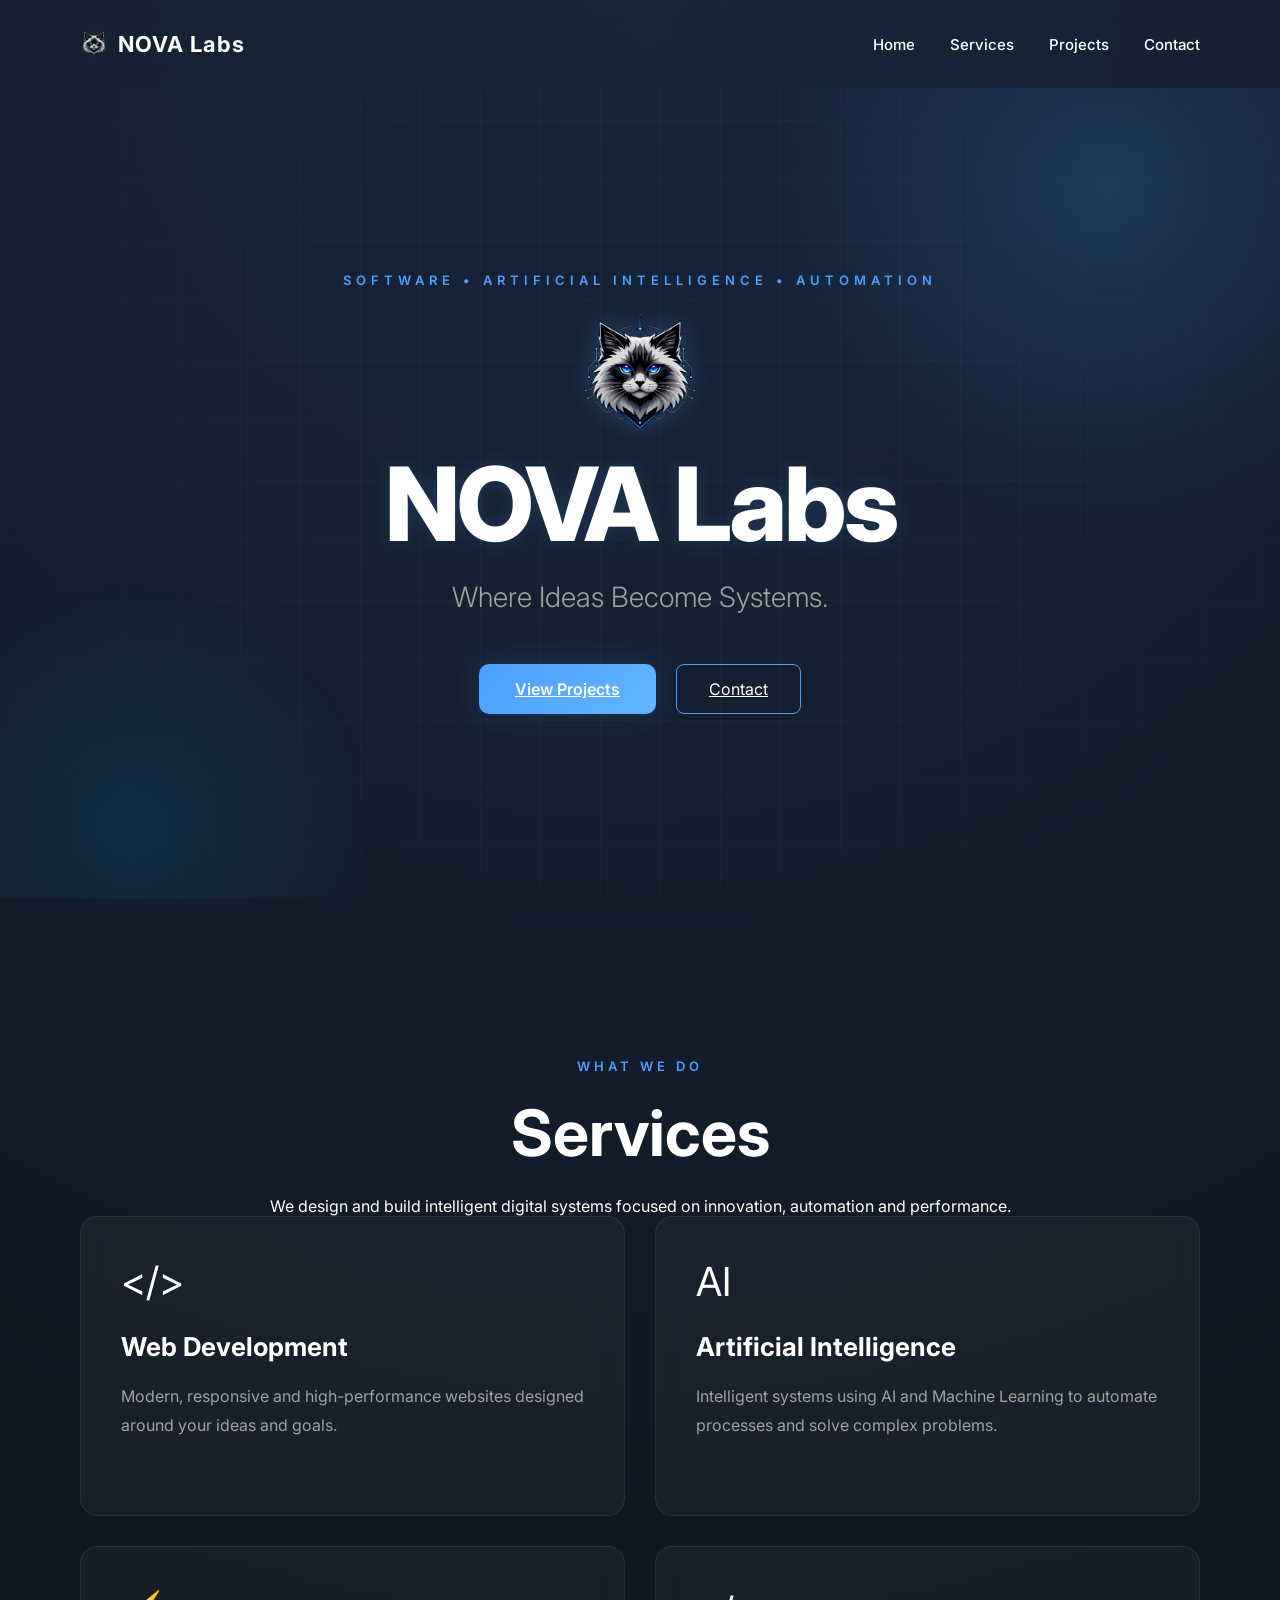
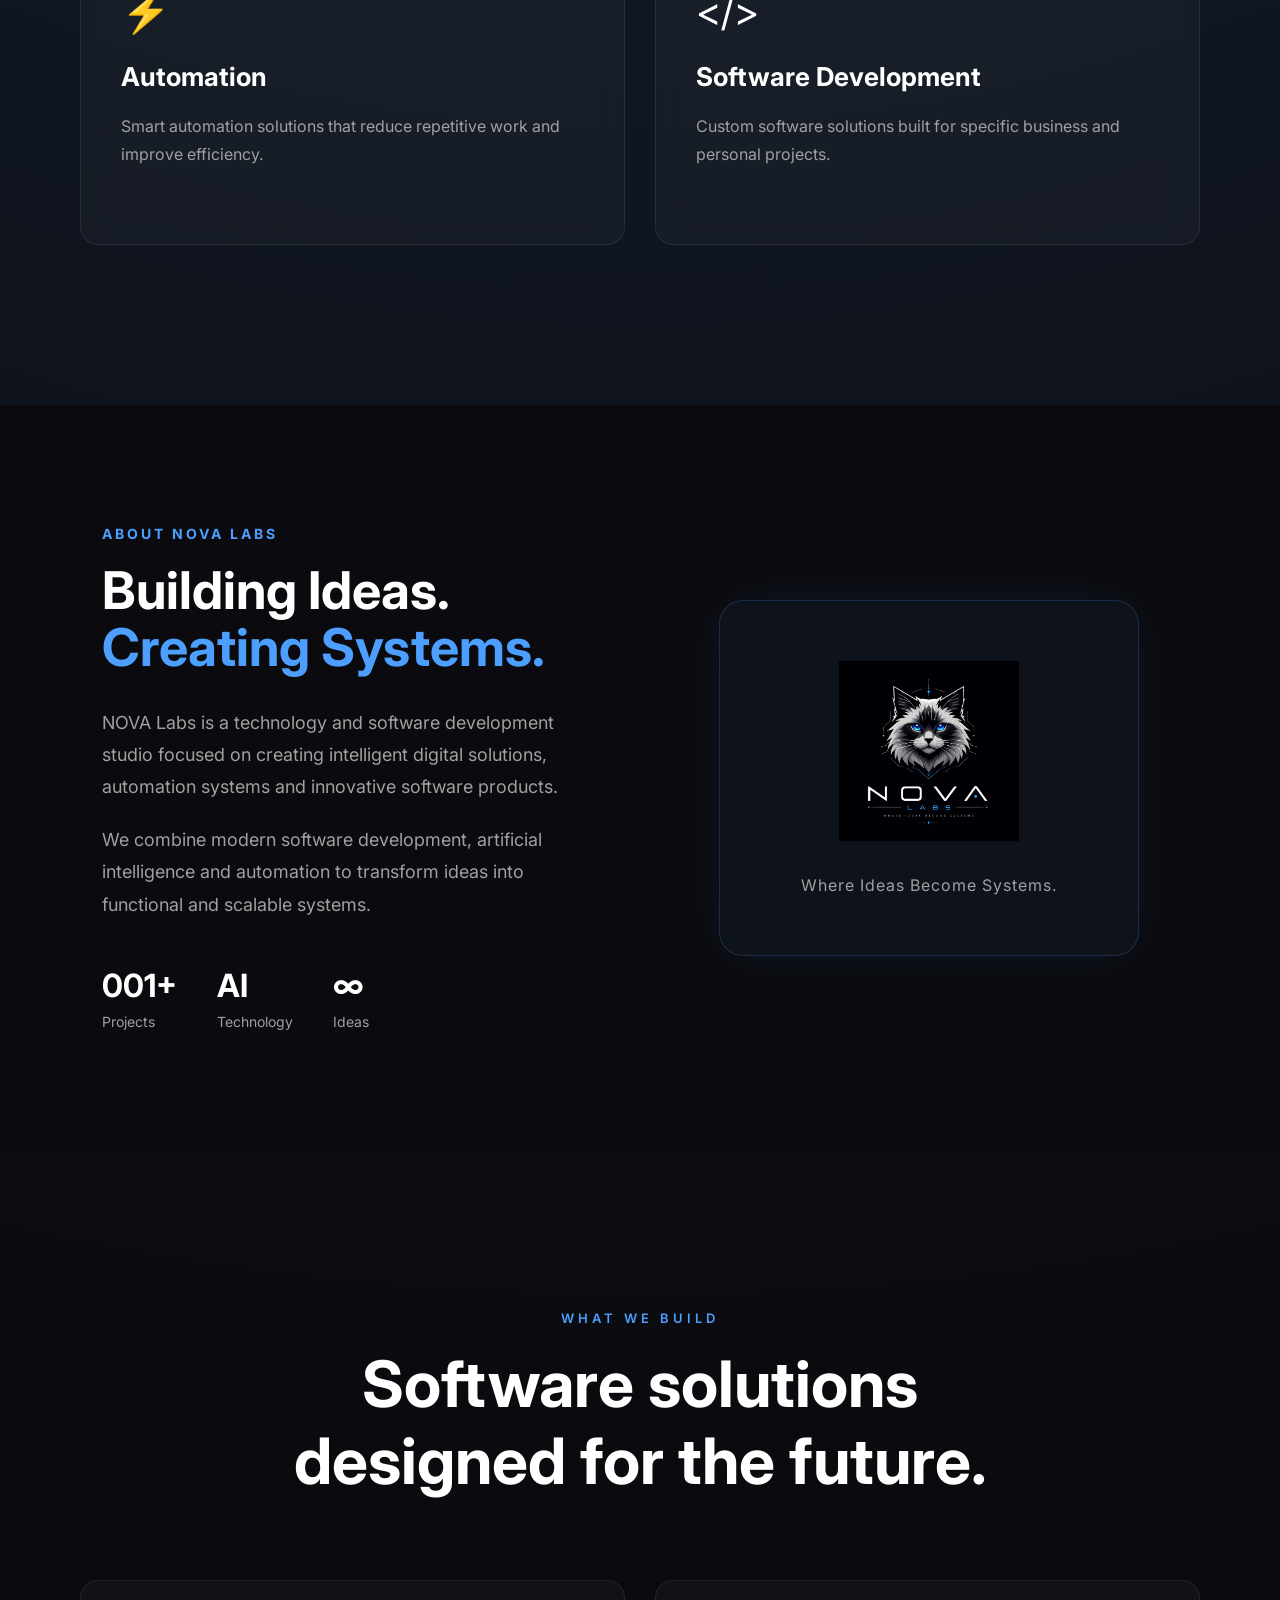
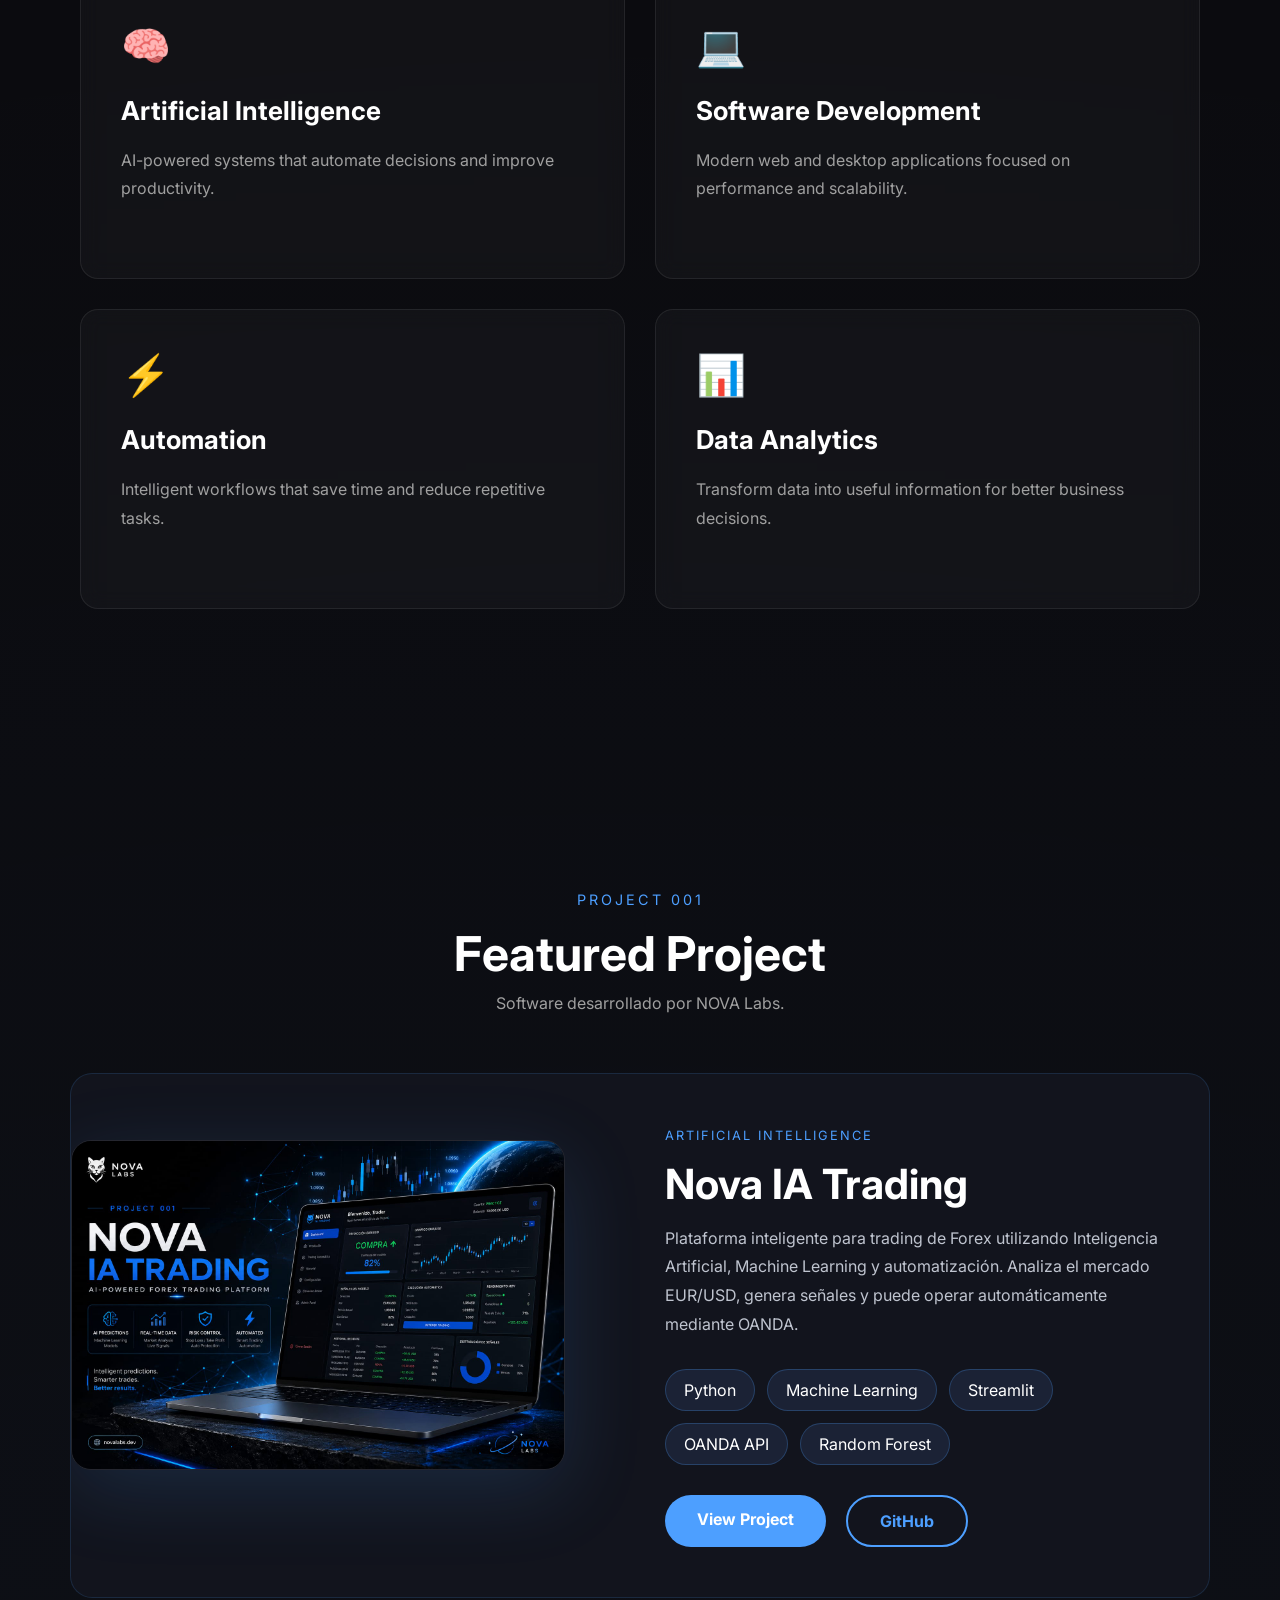
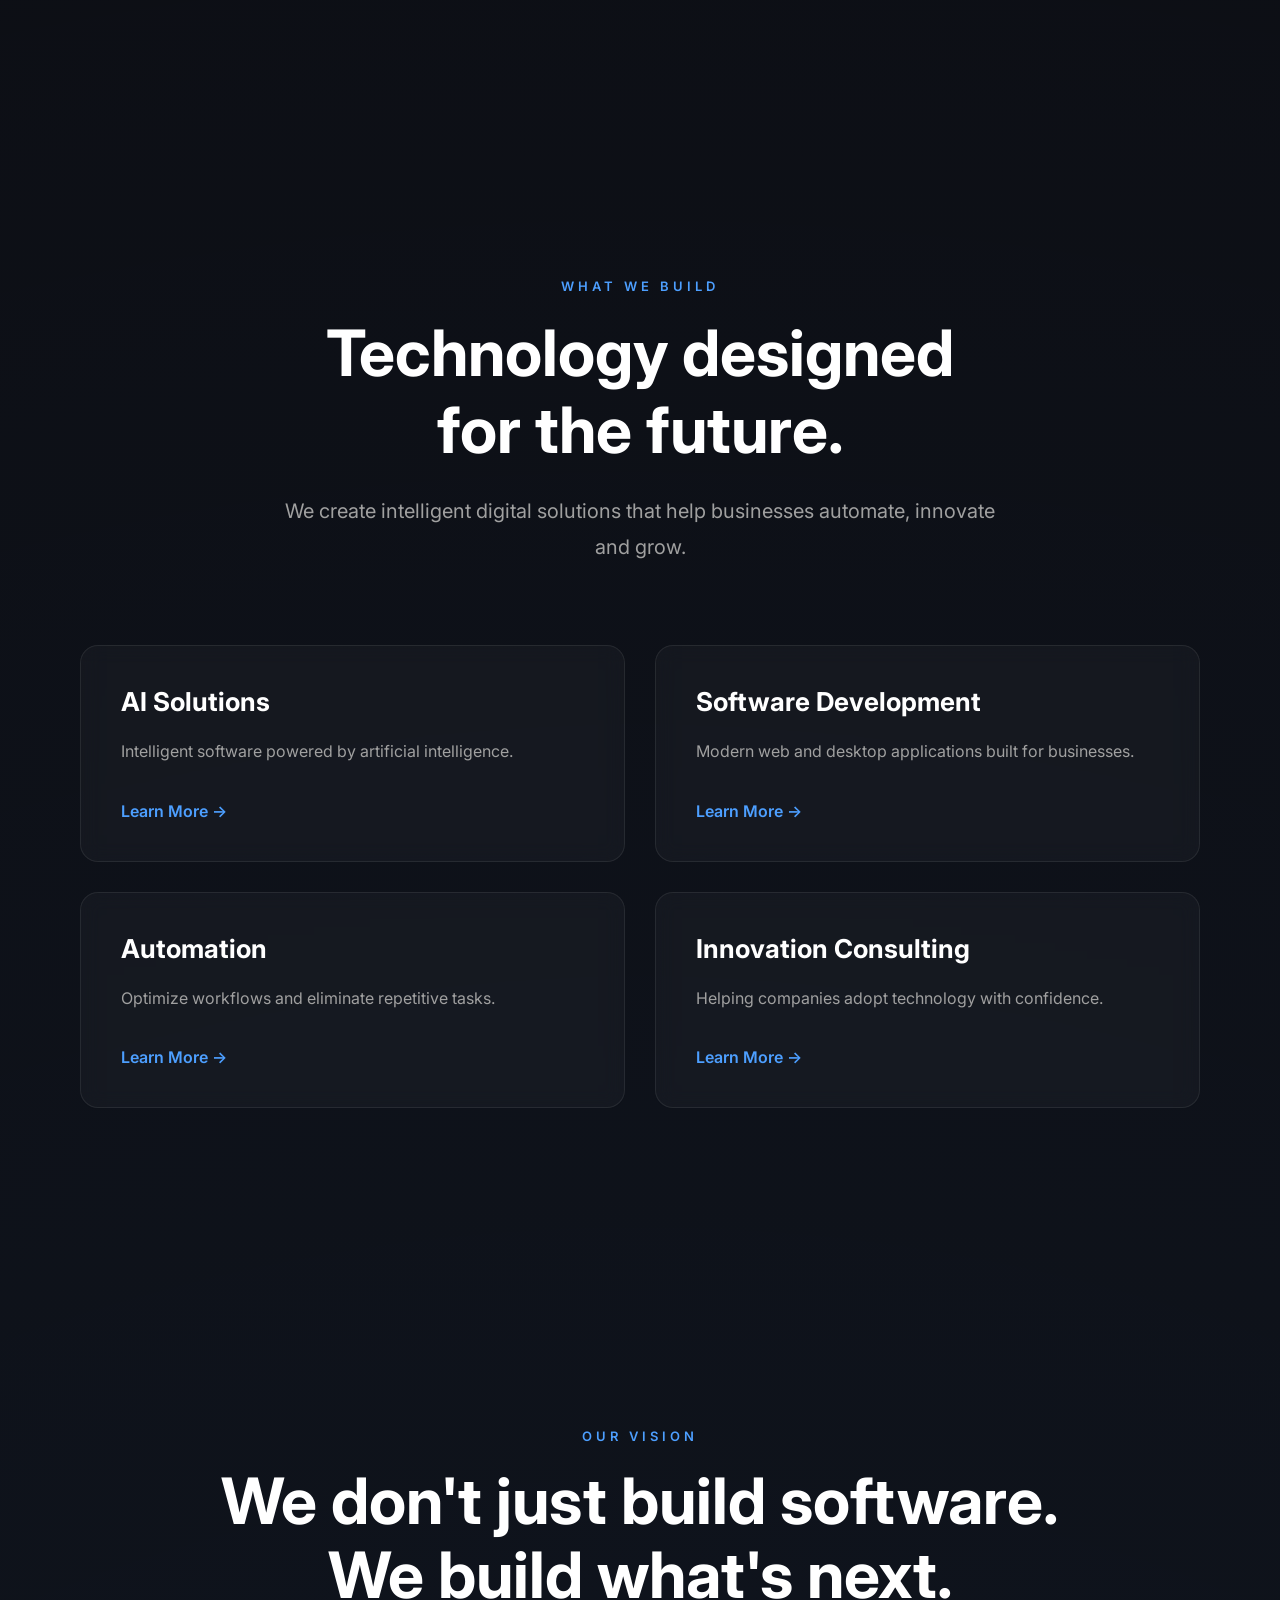
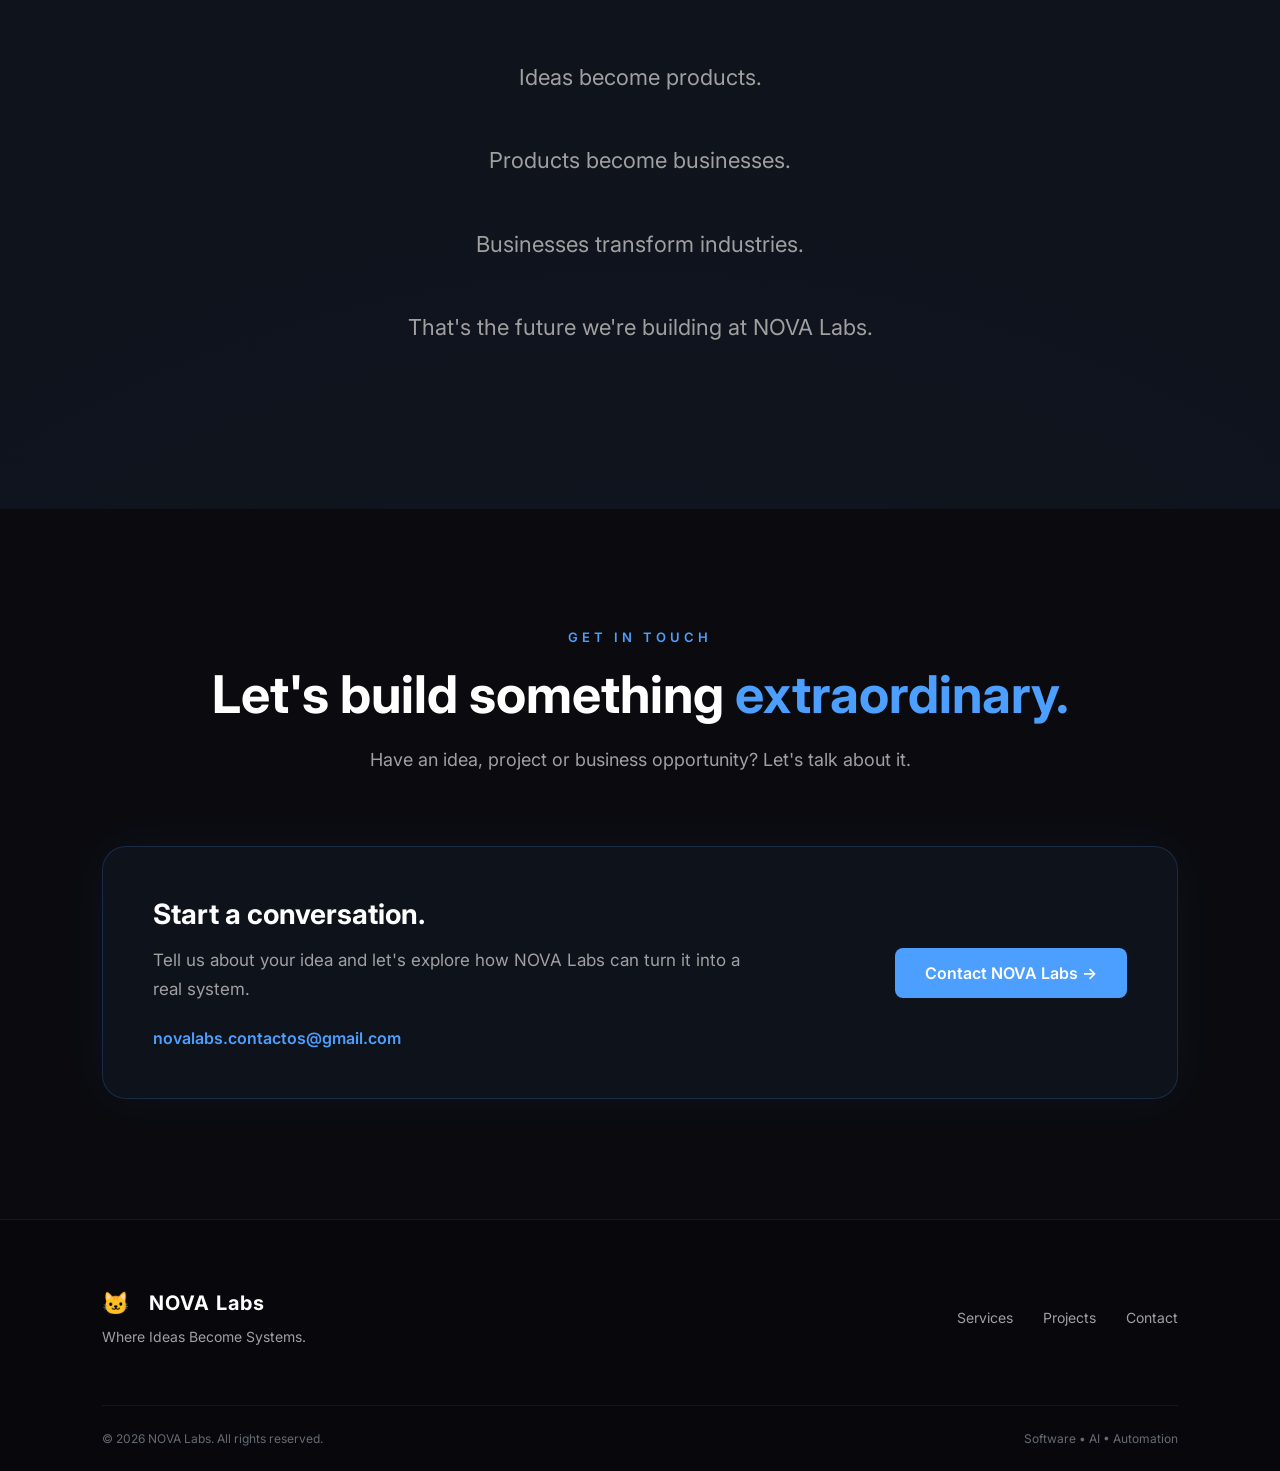
==== commit 5c7a45d6: "Add NOVA Ragdoll branding and launch SEO improvements" ====
--- a/index.html
+++ b/index.html
@@ -5,15 +5,33 @@
 
     <meta charset="UTF-8">
     <meta name="viewport" content="width=device-width, initial-scale=1.0">
+
+    <meta
+    name="description"
+    content="NOVA Labs is an independent technology studio building intelligent software, artificial intelligence and automation systems."
+>
+
+<meta name="robots" content="index, follow">
+
+<!-- Open Graph -->
+<meta property="og:title" content="NOVA Labs">
+<meta
+    property="og:description"
+    content="Building intelligent software, artificial intelligence and automation systems."
+>
+<meta property="og:type" content="website">
+<meta property="og:image" content="assets/logos/nova-labs-logo.png">
 
     <!-- Google Fonts -->
     <link rel="preconnect" href="https://fonts.googleapis.com">
     <link rel="preconnect" href="https://fonts.gstatic.com" crossorigin>
 
+    <link rel="icon" type="image/png" href="assets/logos/nova-labs-logo.png">
+
     <link href="https://fonts.googleapis.com/css2?family=Inter:wght@100;200;300;400;500;600;700;800&display=swap" rel="stylesheet">
 
     <!-- Website Title -->
-    <title>NOVA Labs</title>
+   <title>NOVA Labs | AI, Software & Automation</title>
 
     <!-- CSS -->
     <link rel="stylesheet" href="styles.css">
@@ -34,7 +52,9 @@
 
             <div class="nav-logo">
 
-                <span class="logo-icon">🐱</span>
+                <span class="logo-icon">
+    <img src="assets/logos/nova-ragdoll.png" alt="NOVA Labs">
+</span>
 
                 <span class="logo-text">NOVA Labs</span>
 
@@ -58,13 +78,20 @@
              Hero Section
         =========================== -->
 
-        <section class="hero" id="home"></section>
+        <section class="hero" id="home">
 
             <div class="hero-container">
 
                 <p class="hero-tag">
                     SOFTWARE • ARTIFICIAL INTELLIGENCE • AUTOMATION
                 </p>
+
+<div class="hero-ragdoll">
+    <img
+        src="assets/logos/nova-ragdoll.png"
+        alt="NOVA Labs Ragdoll"
+    >
+</div>
 
                 <h1 class="hero-title">
                     NOVA Labs
@@ -397,9 +424,12 @@
     View Project
 </a>
 
-                <a href="#" class="btn-secondary">
-                    GitHub
-                </a>
+                              <a href="https://github.com/naruto14shippuden-gif/nova-ia-trading.git"
+   class="btn-secondary"
+   target="_blank"
+   rel="noopener noreferrer">
+    GitHub
+</a>
 
             </div>
 
--- a/styles.css
+++ b/styles.css
@@ -247,6 +247,56 @@
 
     margin-bottom: 25px;
 
+}
+
+/* NOVA RAGDOLL */
+
+.hero-ragdoll {
+    width: 120px;
+    margin: 20px auto;
+    display: flex;
+    justify-content: center;
+    align-items: center;
+    animation: novaRagdollFloat 4s ease-in-out infinite;
+}
+
+.hero-ragdoll img {
+    width: 120px;
+    height: auto;
+    display: block;
+    object-fit: contain;
+    filter: drop-shadow(0 0 12px rgba(77, 159, 255, 0.30));
+    animation: novaRagdollGlow 2.8s ease-in-out infinite;
+}
+
+/* RAGDOLL FLOAT ANIMATION */
+
+@keyframes novaRagdollFloat {
+    0%,
+    100% {
+        transform: translateY(0);
+    }
+
+    50% {
+        transform: translateY(-8px);
+    }
+}
+
+@keyframes novaRagdollGlow {
+    0%,
+    100% {
+        filter: drop-shadow(0 0 10px rgba(77, 159, 255, 0.25));
+    }
+
+    50% {
+        filter: drop-shadow(0 0 22px rgba(77, 159, 255, 0.65));
+    }
+}
+@media (prefers-reduced-motion: reduce) {
+    .hero-ragdoll,
+    .hero-ragdoll img {
+        animation: none;
+    }
 }
 
 .hero-title {
@@ -1360,6 +1410,14 @@
     font-size: 22px;
 }
 
+/* Ragdoll del Navbar */
+.nav-logo .logo-icon img {
+    width: 28px;
+    height: 28px;
+    object-fit: contain;
+    display: block;
+}
+
 .footer-logo .logo-text {
     color: var(--nova-white);
 
@@ -1508,6 +1566,16 @@
     .secondary-button {
         width: 100%;
         max-width: 280px;
+    }
+
+    .hero-ragdoll {
+        width: 90px;
+        margin: 18px auto;
+    }
+
+    .hero-ragdoll img {
+        width: 90px;
+        height: auto;
     }
 
 }
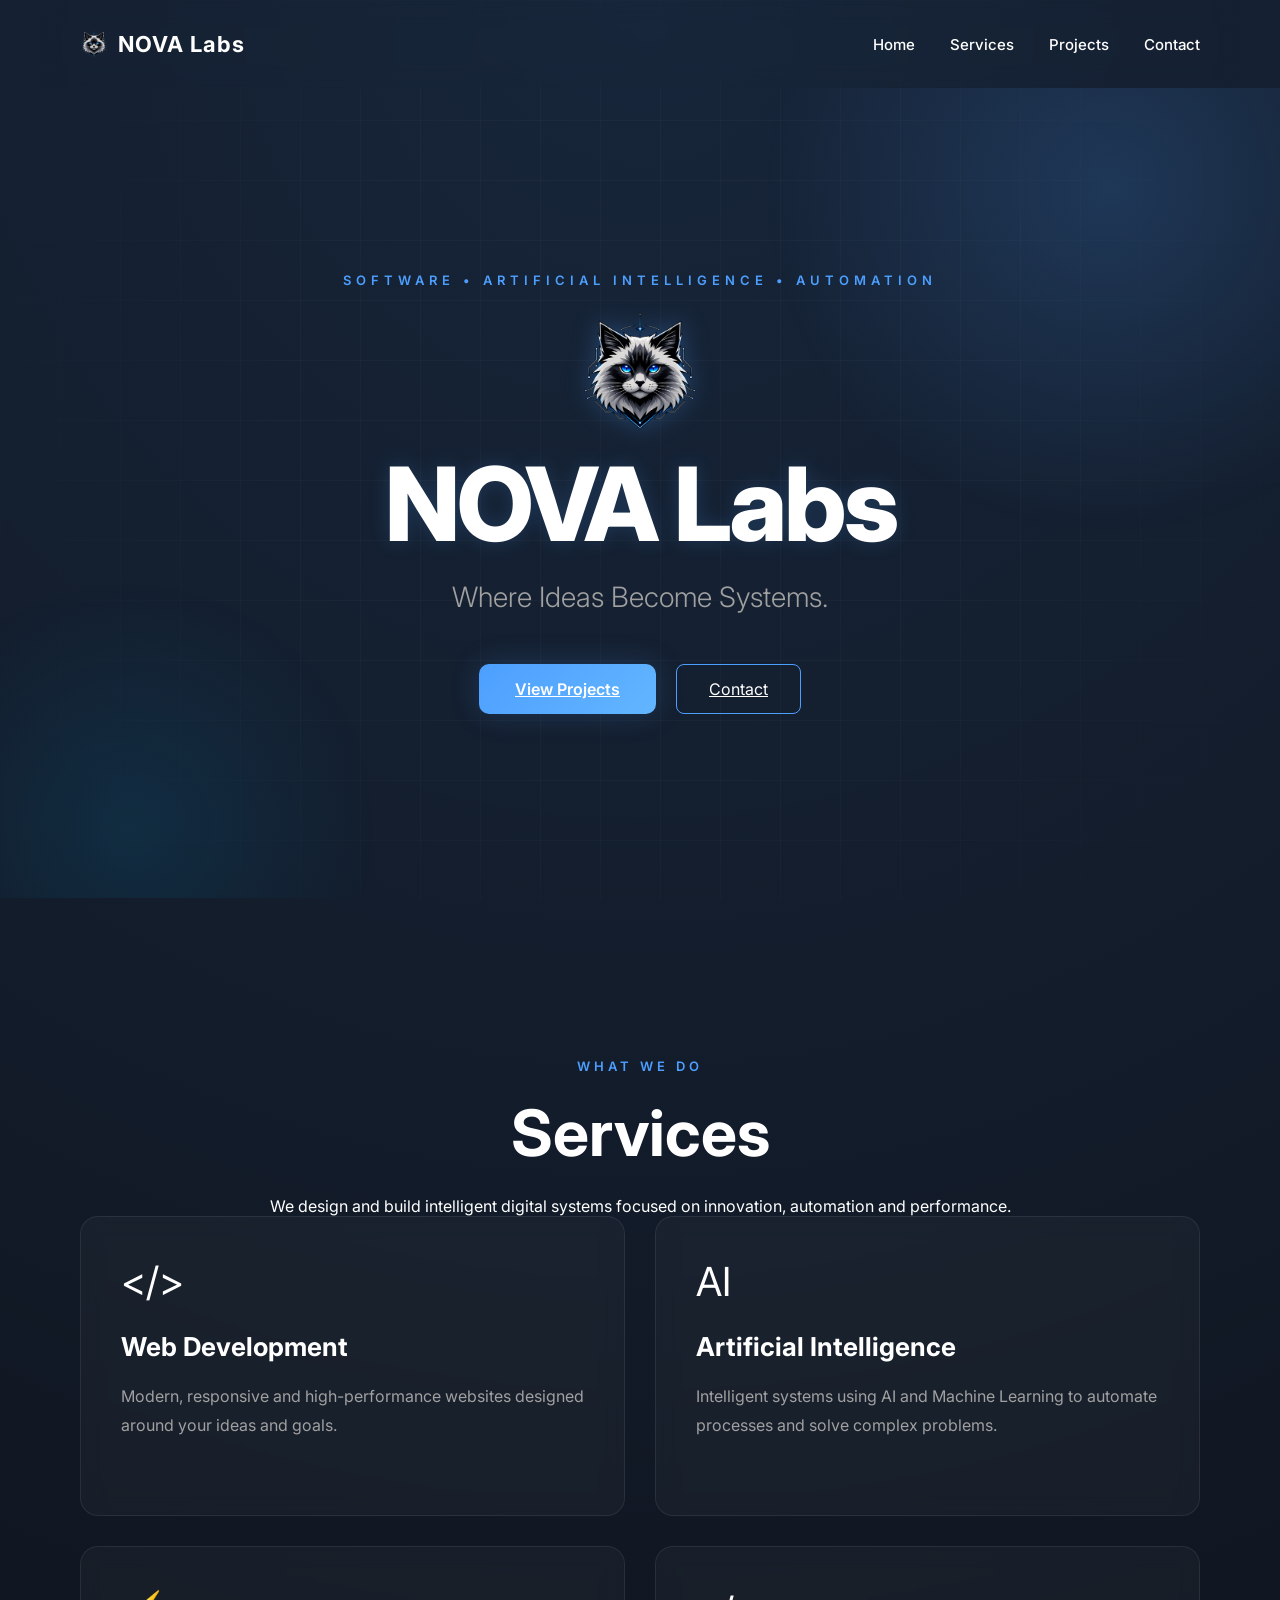
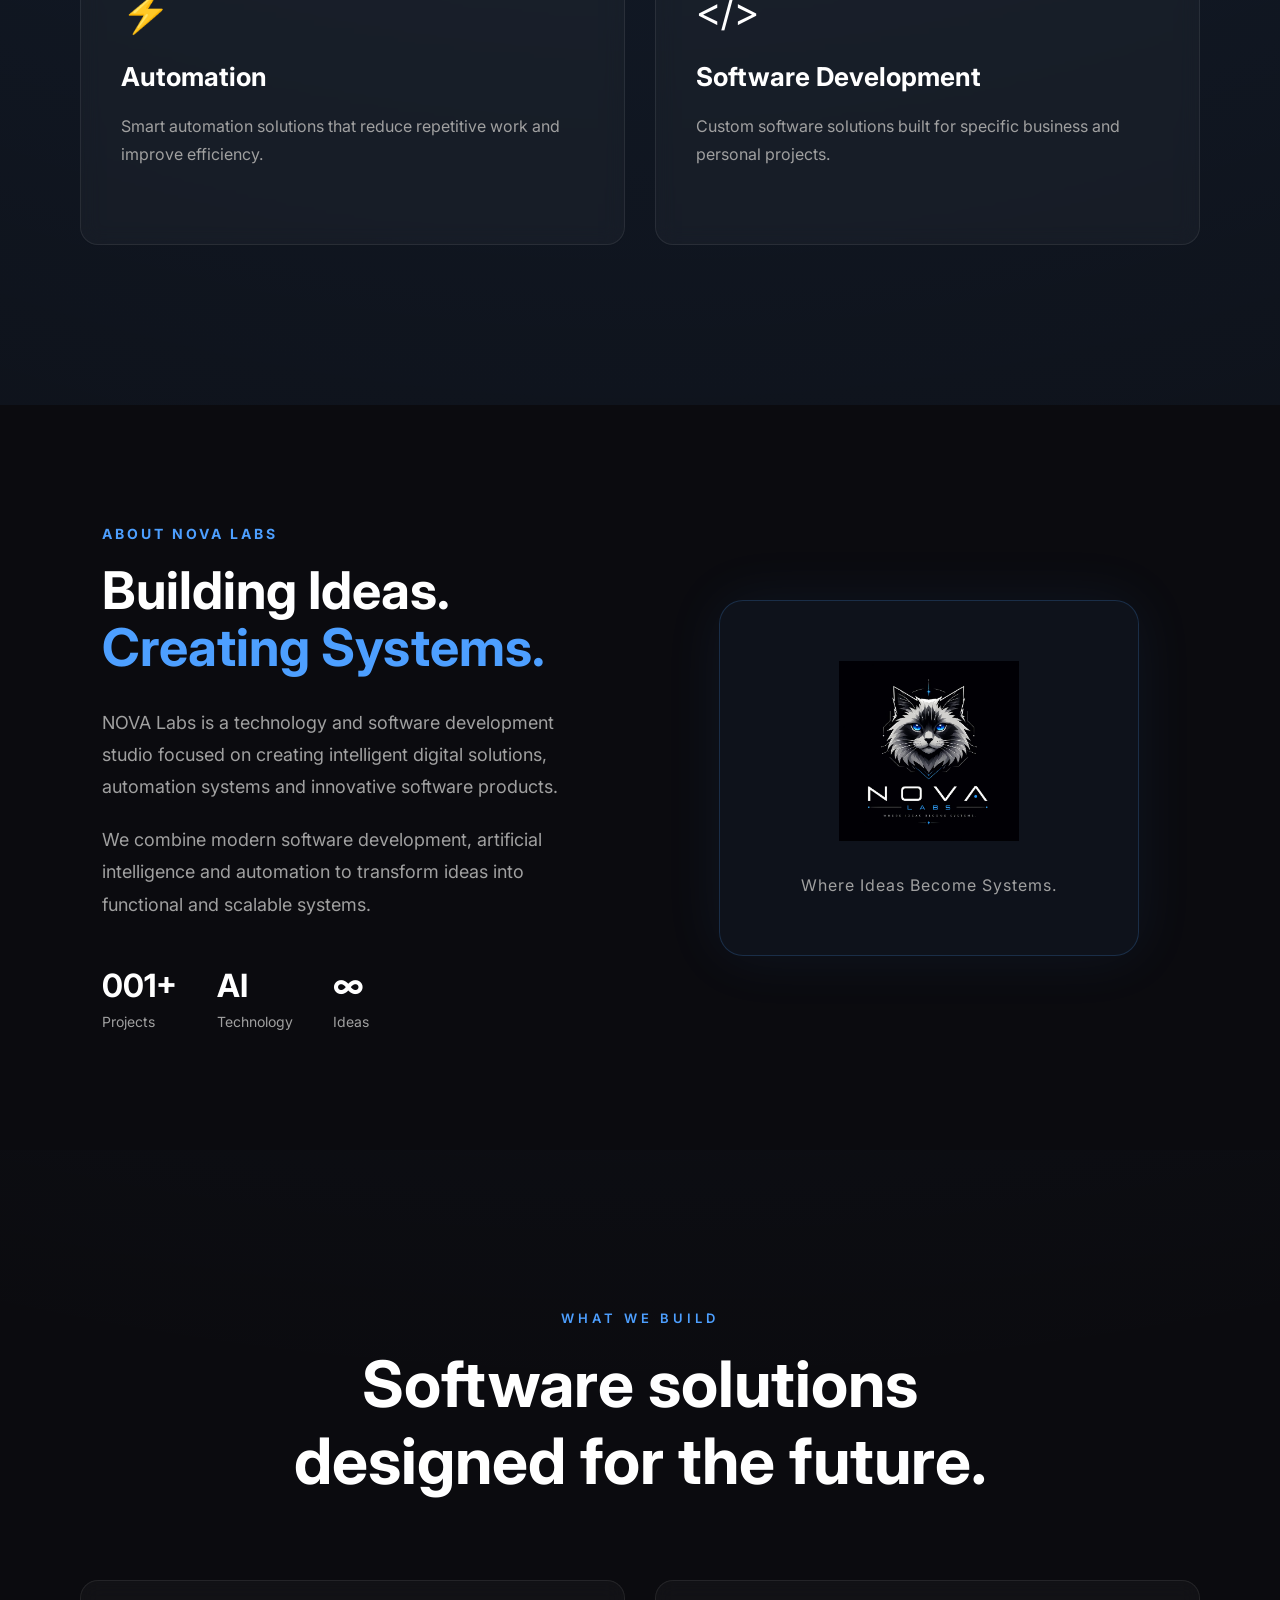
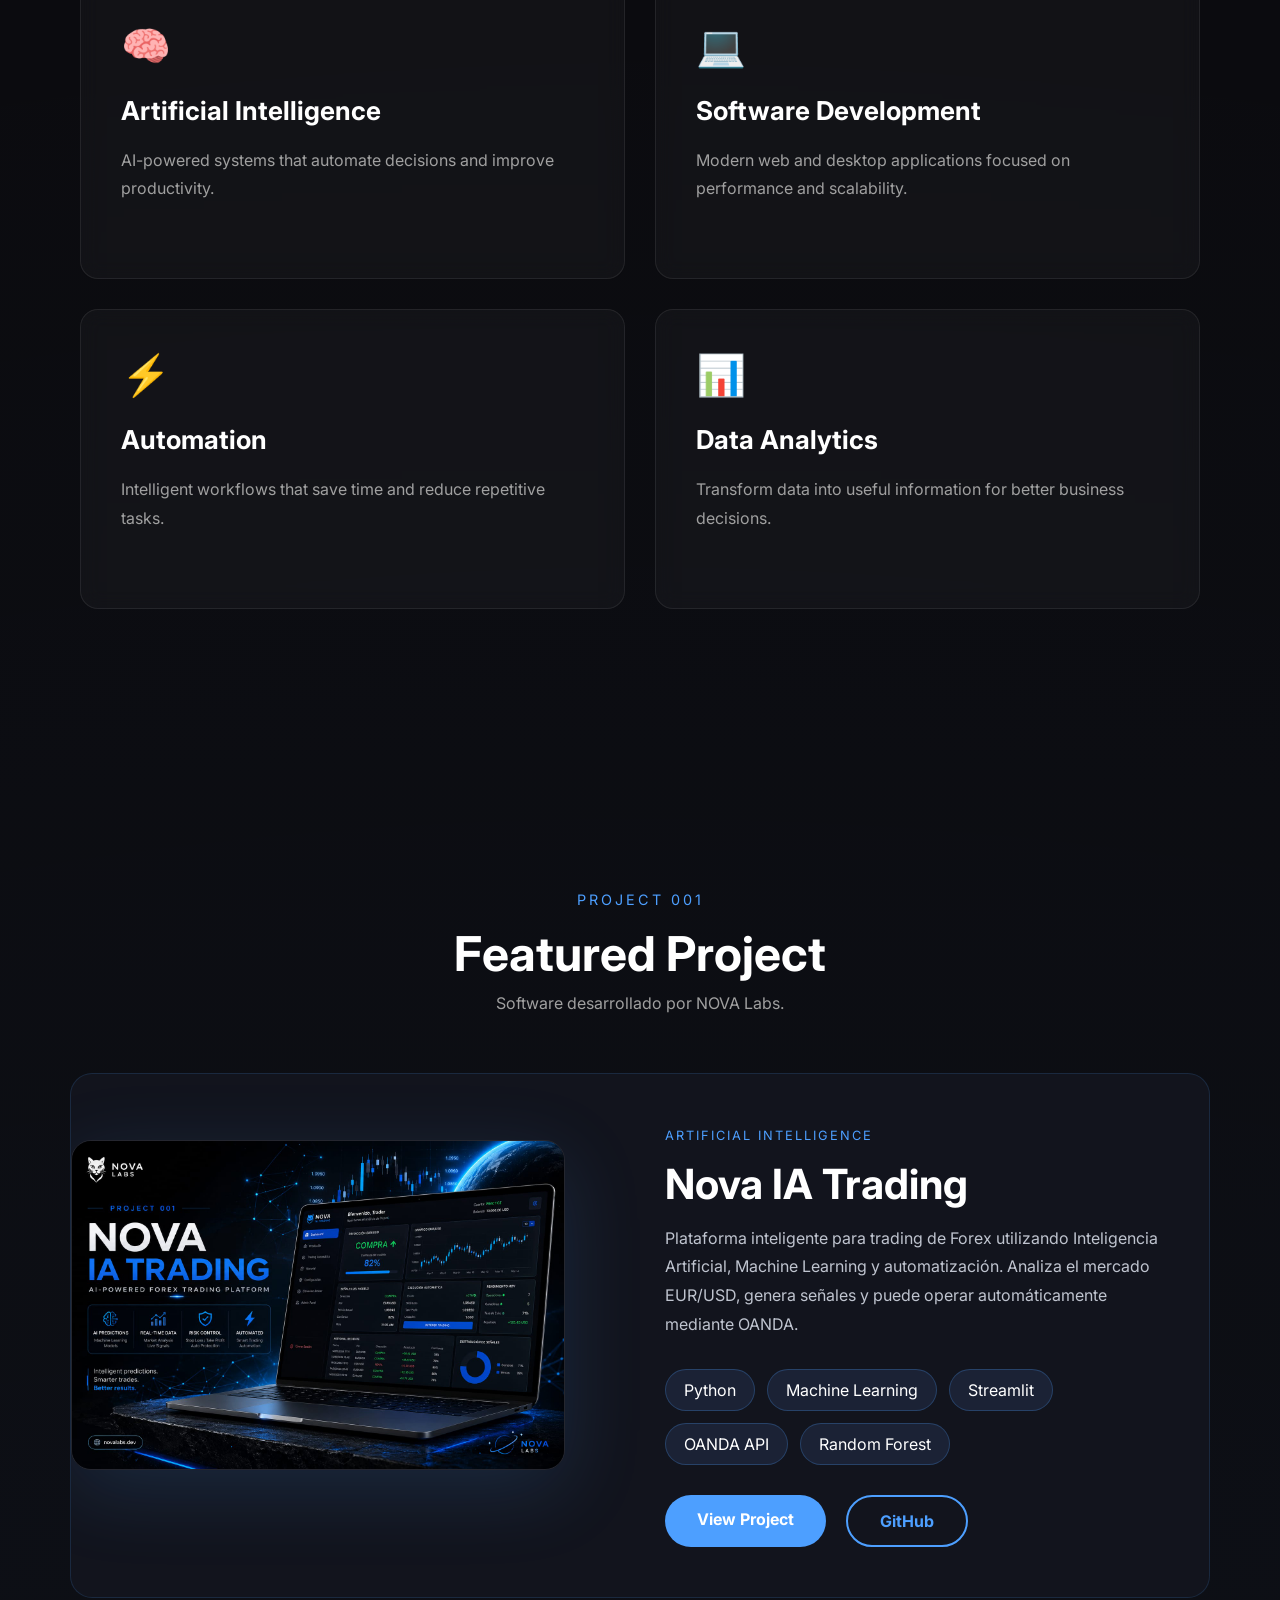
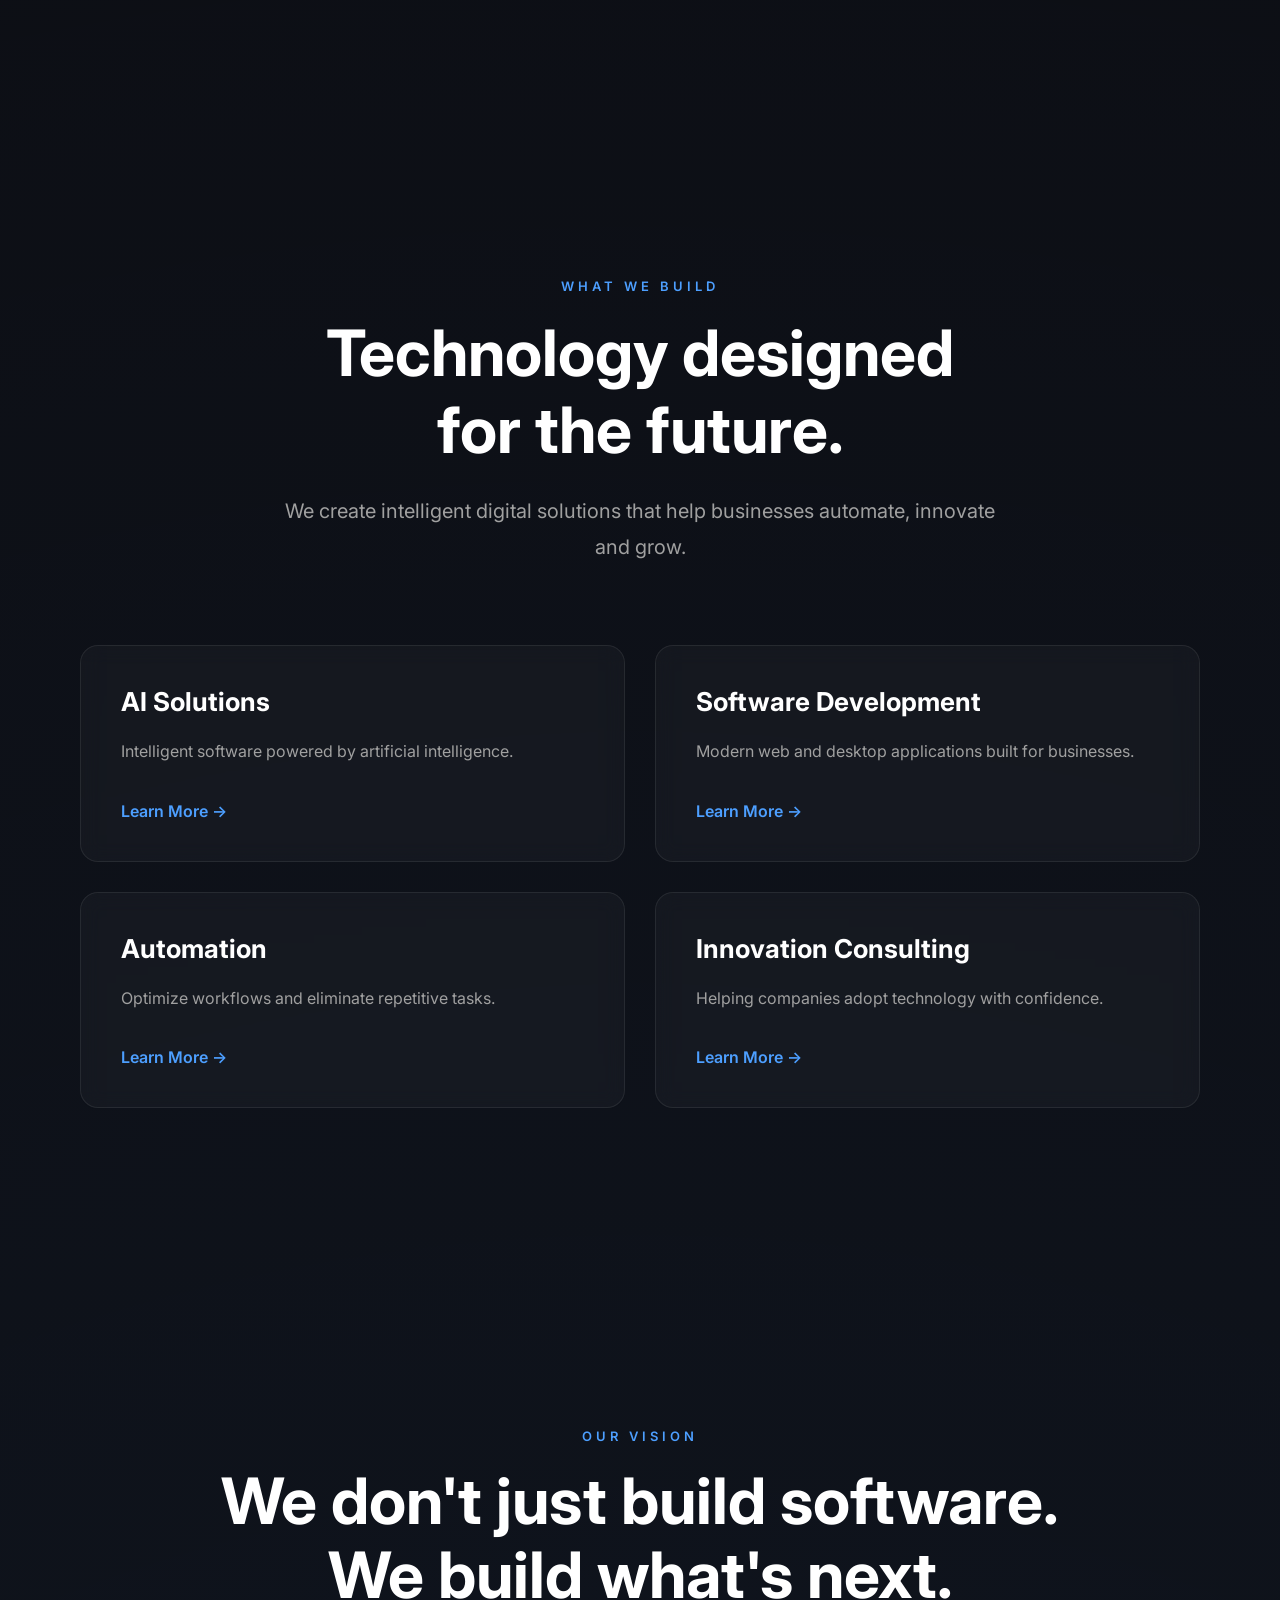
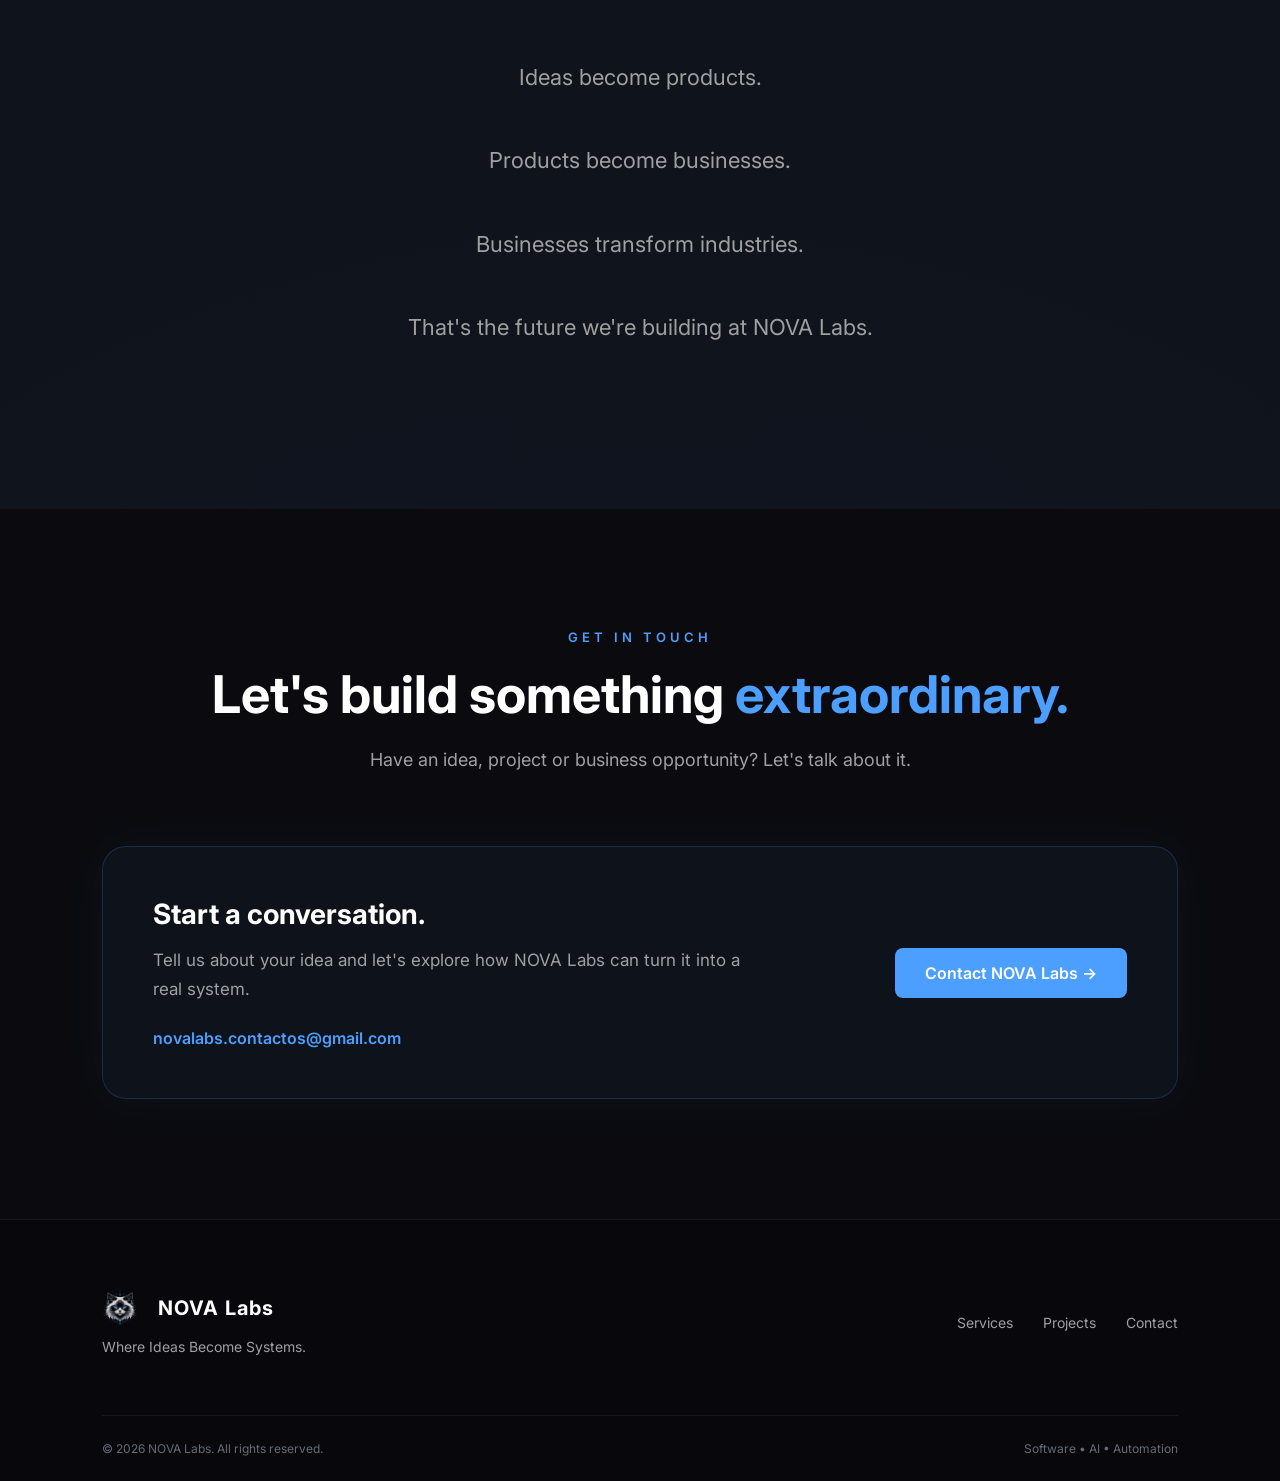
==== commit 5f94354f: "Add responsive mobile menu and update Ragdoll branding" ====
--- a/index.html
+++ b/index.html
@@ -60,6 +60,10 @@
 
             </div>
 
+            <button class="menu-toggle" aria-label="Open navigation menu">
+    ☰
+</button>
+
             <ul class="nav-links">
 
                 <li><a href="#home">Home</a></li>
@@ -629,7 +633,9 @@
 
             <div class="footer-logo">
 
-                <span class="logo-icon">🐱</span>
+                <span class="logo-icon">
+    <img src="assets/logos/nova-ragdoll.png" alt="NOVA Labs">
+</span>
 
                 <span class="logo-text">
                     NOVA Labs
--- a/styles.css
+++ b/styles.css
@@ -200,6 +200,12 @@
 
     width: 100%;
 
+}
+
+/* Mobile Menu Button */
+
+.menu-toggle {
+    display: none;
 }
 
 /* ==========================
@@ -1410,6 +1416,13 @@
     font-size: 22px;
 }
 
+.footer-logo .logo-icon img {
+    width: 36px;
+    height: 36px;
+    object-fit: contain;
+    display: block;
+}
+
 /* Ragdoll del Navbar */
 .nav-logo .logo-icon img {
     width: 28px;
@@ -1514,16 +1527,87 @@
 @media (max-width: 768px) {
 
     .navbar {
-        padding: 20px;
+        padding: 18px 16px;
+        gap: 15px;
+    }
+
+    .nav-logo {
+        flex-shrink: 0;
+    }
+
+    .nav-logo .logo-text {
+        font-size: 16px;
+        white-space: nowrap;
+    }
+
+    .nav-logo .logo-icon img {
+        width: 26px;
+        height: 26px;
     }
 
     .nav-links {
-        gap: 15px;
+        gap: 12px;
     }
 
     .nav-links a {
-        font-size: 13px;
-    }
+        font-size: 12px;
+        white-space: nowrap;
+    }
+
+.menu-toggle {
+    display: block;
+    margin-left: auto;
+    background: transparent;
+    border: none;
+    color: #ffffff;
+    font-size: 28px;
+    cursor: pointer;
+    padding: 5px;
+}
+
+.navbar .nav-links {
+    display: none !important;
+}
+
+.navbar .nav-links.nav-open {
+    display: flex !important;
+    flex-direction: column;
+    position: absolute;
+    top: 75px;
+    left: 16px;
+    right: 16px;
+    padding: 20px;
+    gap: 0;
+
+    background: rgba(11, 11, 15, 0.96);
+    border: 1px solid rgba(77, 159, 255, 0.20);
+    border-radius: 16px;
+
+    backdrop-filter: blur(18px);
+    box-shadow: 0 20px 50px rgba(0, 0, 0, 0.45);
+
+    z-index: 200;
+}
+
+.navbar .nav-links.nav-open li {
+    width: 100%;
+}
+
+.navbar .nav-links.nav-open a {
+    display: block;
+    width: 100%;
+    padding: 14px 4px;
+
+    color: #ffffff;
+    font-size: 15px;
+    text-align: left;
+
+    border-bottom: 1px solid rgba(255, 255, 255, 0.08);
+}
+
+.navbar .nav-links.nav-open li:last-child a {
+    border-bottom: none;
+}
 
 }
 
